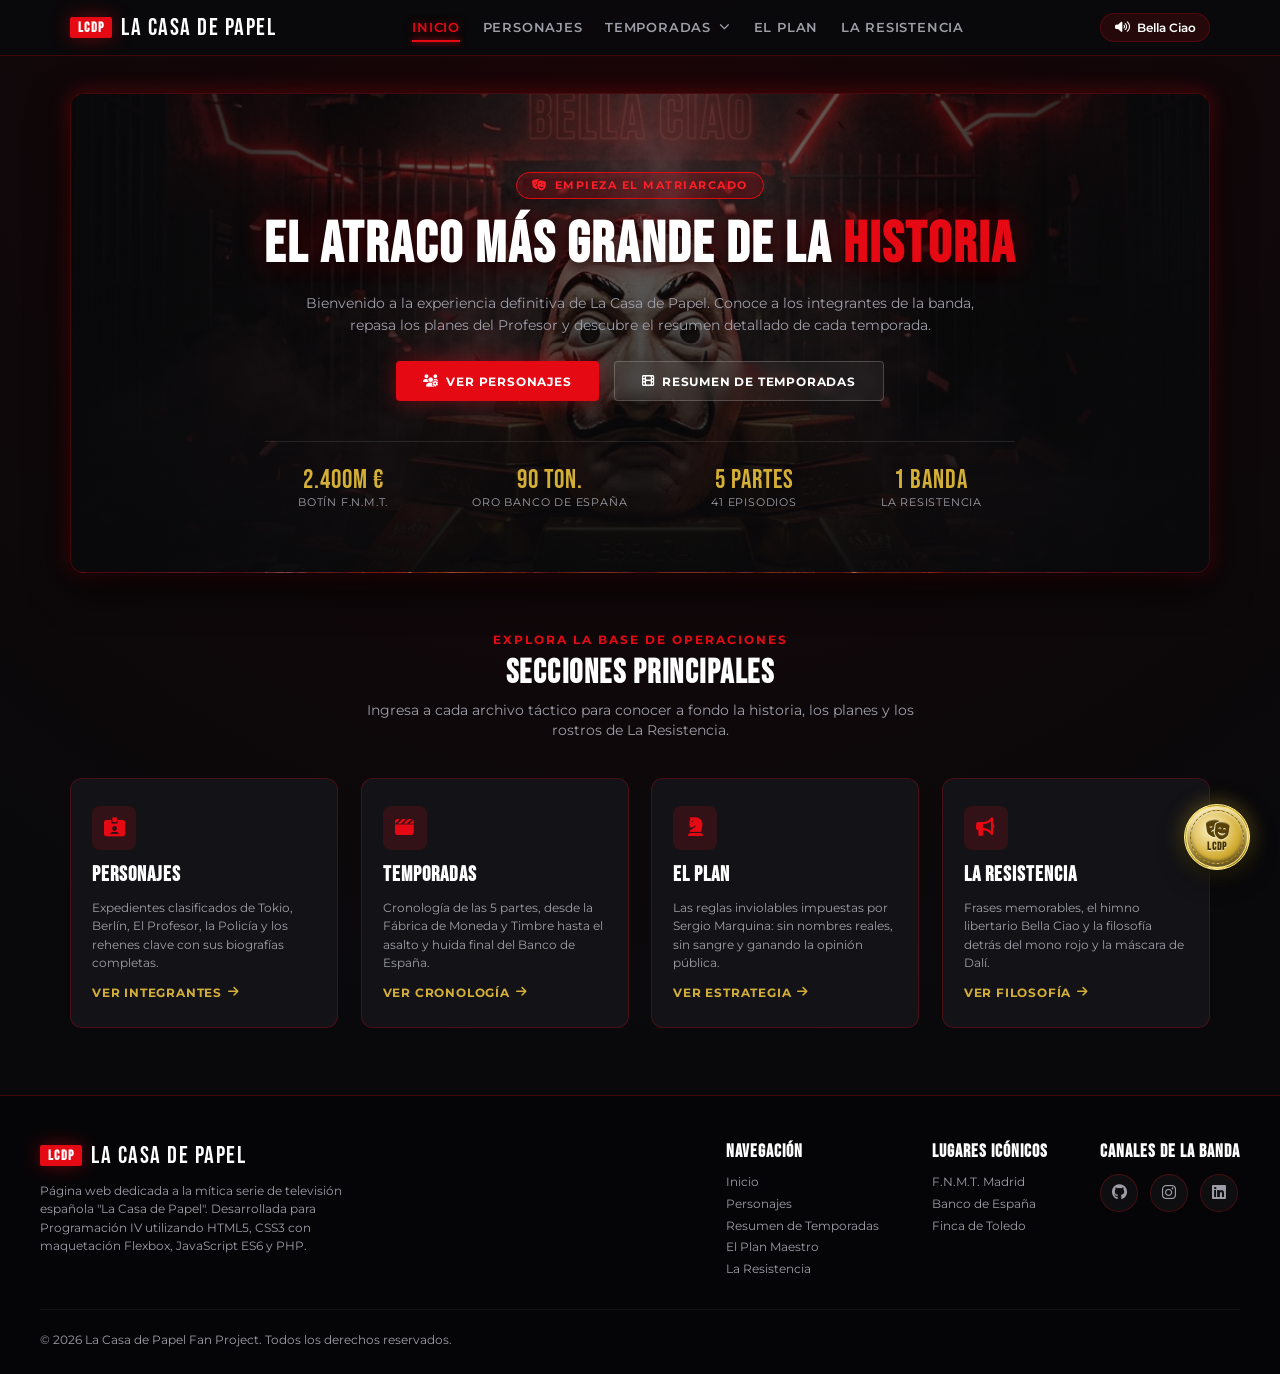
==== index.html @ 518ee79e "carga de archivos" ====
<!DOCTYPE html>
<html lang="es">

<head>
  <meta charset="UTF-8">
  <meta name="viewport" content="width=device-width, initial-scale=1.0">
  <title>La Casa de Papel | Sitio Oficial Fan Experience</title>
  <meta name="description"
    content="Explora el universo de La Casa de Papel (Money Heist). Descubre la biografía de los personajes de La Banda, el resumen de las 5 temporadas y los planes del Profesor.">

  <!-- FontAwesome Iconos -->
  <link rel="stylesheet" href="https://cdnjs.cloudflare.com/ajax/libs/font-awesome/6.4.0/css/all.min.css">

  <!-- Hojas de Estilo CSS -->
  <link rel="stylesheet" href="styles.css">
</head>

<body>

  <!-- ==========================================
       HEADER & MENÚ DE NAVEGACIÓN PRINCIPAL
       ========================================== -->
  <header class="site-header" id="header">
    <div class="header-container">

      <!-- Marca / Logo -->
      <a href="index.html" class="brand-logo">
        <span class="brand-badge">LCDP</span>
        <span>LA CASA DE PAPEL</span>
      </a>

      <!-- Menú Navegación Principal Flexbox -->
      <nav class="main-nav" id="mainNav">
        <ul class="nav-list" id="navList">
          <li class="nav-item">
            <a href="index.html" class="nav-link active">Inicio</a>
          </li>

          <li class="nav-item">
            <a href="personajes.html" class="nav-link">Personajes</a>
          </li>

          <li class="nav-item dropdown">
            <a href="temporadas.html" class="nav-link">
              Temporadas <i class="fa-solid fa-chevron-down" style="font-size: 0.7rem; margin-left: 3px;"></i>
            </a>
            <ul class="dropdown-menu">
              <li class="dropdown-item">
                <a href="temporadas.html?parte=1" class="dropdown-link">
                  <span>Parte 1: El Comienzo</span> <i class="fa-solid fa-vault"></i>
                </a>
              </li>
              <li class="dropdown-item">
                <a href="temporadas.html?parte=2" class="dropdown-link">
                  <span>Parte 2: El Escape</span> <i class="fa-solid fa-money-bill-wave"></i>
                </a>
              </li>
              <li class="dropdown-item">
                <a href="temporadas.html?parte=3" class="dropdown-link">
                  <span>Parte 3: El Banco de España</span> <i class="fa-solid fa-building-columns"></i>
                </a>
              </li>
              <li class="dropdown-item">
                <a href="temporadas.html?parte=4" class="dropdown-link">
                  <span>Parte 4: El Caos</span> <i class="fa-solid fa-bomb"></i>
                </a>
              </li>
              <li class="dropdown-item">
                <a href="temporadas.html?parte=5" class="dropdown-link">
                  <span>Parte 5: La Guerra</span> <i class="fa-solid fa-shield-halved"></i>
                </a>
              </li>
            </ul>
          </li>

          <li class="nav-item">
            <a href="plan.html" class="nav-link">El Plan</a>
          </li>

          <li class="nav-item">
            <a href="resistencia.html" class="nav-link">La Resistencia</a>
          </li>
        </ul>
      </nav>

      <!-- Botones de Acción / Himno Header -->
      <div class="header-actions">
        <button class="sound-btn" id="soundToggle" title="Activar Himno de la Resistencia">
          <i class="fa-solid fa-volume-high" id="soundIcon"></i>
          <span>Bella Ciao</span>
        </button>

        <!-- Botón Menú Hamburguesa Móvil -->
        <button class="hamburger-btn" id="hamburgerBtn" aria-label="Abrir Menú">
          <span></span>
          <span></span>
          <span></span>
        </button>
      </div>

    </div>
  </header>

  <!-- ==========================================
       CONTENEDOR PRINCIPAL MAIN (ANCHO CONTENIDO Y MÁRGENES)
       ========================================== -->
  <main>

    <!-- Hero Banner -->
    <section class="hero" id="hero">
      <div class="hero-overlay"></div>
      <div class="hero-content">
        <div class="hero-tag">
          <i class="fa-solid fa-masks-theater"></i>
          <span>Empieza el Matriarcado</span>
        </div>
        <h1 class="hero-title">
          EL ATRACO MÁS GRANDE DE LA <span>HISTORIA</span>
        </h1>
        <p class="hero-subtitle">
          Bienvenido a la experiencia definitiva de La Casa de Papel. Conoce a los integrantes de la banda, repasa los
          planes del Profesor y descubre el resumen detallado de cada temporada.
        </p>

        <div class="hero-actions">
          <a href="personajes.html" class="btn-primary">
            <i class="fa-solid fa-users-gear"></i> Ver Personajes
          </a>
          <a href="temporadas.html" class="btn-secondary">
            <i class="fa-solid fa-film"></i> Resumen de Temporadas
          </a>
        </div>

        <!-- Estadísticas Rápidas -->
        <div class="hero-stats">
          <div class="stat-item">
            <span class="stat-value">2.400M €</span>
            <span class="stat-label">Botín F.N.M.T.</span>
          </div>
          <div class="stat-item">
            <span class="stat-value">90 Ton.</span>
            <span class="stat-label">Oro Banco de España</span>
          </div>
          <div class="stat-item">
            <span class="stat-value">5 Partes</span>
            <span class="stat-label">41 Episodios</span>
          </div>
          <div class="stat-item">
            <span class="stat-value">1 Banda</span>
            <span class="stat-label">La Resistencia</span>
          </div>
        </div>
      </div>
    </section>

    <!-- Módulos de Acceso Directo (Navegación entre páginas) -->
    <section class="section">
      <div class="section-header">
        <span class="section-tag">Explora la Base de Operaciones</span>
        <h2 class="section-title">SECCIONES PRINCIPALES</h2>
        <p class="section-subtitle">
          Ingresa a cada archivo táctico para conocer a fondo la historia, los planes y los rostros de La Resistencia.
        </p>
      </div>

      <div class="preview-grid">
        <div class="preview-card">
          <div class="preview-icon">
            <i class="fa-solid fa-id-card-clip"></i>
          </div>
          <h3 class="preview-title">PERSONAJES</h3>
          <p class="preview-desc">
            Expedientes clasificados de Tokio, Berlín, El Profesor, la Policía y los rehenes clave con sus biografías
            completas.
          </p>
          <a href="personajes.html" class="preview-link">
            <span>Ver Integrantes</span> <i class="fa-solid fa-arrow-right"></i>
          </a>
        </div>

        <div class="preview-card">
          <div class="preview-icon">
            <i class="fa-solid fa-clapperboard"></i>
          </div>
          <h3 class="preview-title">TEMPORADAS</h3>
          <p class="preview-desc">
            Cronología de las 5 partes, desde la Fábrica de Moneda y Timbre hasta el asalto y huida final del Banco de
            España.
          </p>
          <a href="temporadas.html" class="preview-link">
            <span>Ver Cronología</span> <i class="fa-solid fa-arrow-right"></i>
          </a>
        </div>

        <div class="preview-card">
          <div class="preview-icon">
            <i class="fa-solid fa-chess-knight"></i>
          </div>
          <h3 class="preview-title">EL PLAN</h3>
          <p class="preview-desc">
            Las reglas inviolables impuestas por Sergio Marquina: sin nombres reales, sin sangre y ganando la opinión
            pública.
          </p>
          <a href="plan.html" class="preview-link">
            <span>Ver Estrategia</span> <i class="fa-solid fa-arrow-right"></i>
          </a>
        </div>

        <div class="preview-card">
          <div class="preview-icon">
            <i class="fa-solid fa-bullhorn"></i>
          </div>
          <h3 class="preview-title">LA RESISTENCIA</h3>
          <p class="preview-desc">
            Frases memorables, el himno libertario Bella Ciao y la filosofía detrás del mono rojo y la máscara de Dalí.
          </p>
          <a href="resistencia.html" class="preview-link">
            <span>Ver Filosofía</span> <i class="fa-solid fa-arrow-right"></i>
          </a>
        </div>
      </div>
    </section>

  </main>

  <!-- ==========================================================================
       BOTÓN FLOTANTE ESTILO MONEDA DE ORO (BANCO DE ESPAÑA / LCDP)
       ========================================================================== -->
  <button class="floating-coin-btn" id="openFeedbackBtn" title="Buzón de Devoluciones & Mejoras">
    <div class="coin-rim">
      <div class="coin-face">
        <i class="fa-solid fa-masks-theater coin-icon"></i>
        <span class="coin-text">LCDP</span>
      </div>
    </div>
    <span class="coin-tooltip">Contacto & Mejoras</span>
  </button>

  <!-- ==========================================================================
       MODAL DE CONTACTO & DEVOLUCIONES (PROCESADO POR PHP)
       ========================================================================== -->
  <div class="feedback-modal-overlay" id="feedbackModal">
    <div class="feedback-modal-card">
      <button class="modal-close-btn" id="feedbackModalClose" aria-label="Cerrar Formulario">
        <i class="fa-solid fa-xmark"></i>
      </button>

      <div class="feedback-header">
        <span class="feedback-serial-badge"><i class="fa-solid fa-fingerprint"></i> TRANSMISIÓN CIFRADA A LA
          GUARIDA</span>
        <h2 class="feedback-title">DEVOLUCIONES & MEJORAS</h2>
        <p class="feedback-subtitle">
          Envía sugerencias, reportes o mensajes para perfeccionar el plan táctico de la web.
        </p>
      </div>

      <!-- Estado de Respuesta Dinámica -->
      <div class="feedback-status" id="feedbackStatus"></div>

      <!-- Formulario con destino a contacto.php -->
      <form class="feedback-form" id="feedbackForm" action="contacto.php" method="POST">
        <div class="form-group">
          <label class="form-label" for="nombre">Alias o Nombre de Operación</label>
          <input type="text" id="nombre" name="nombre" class="form-input"
            placeholder="Ej: Río, Marsella, o tu nombre..." required>
        </div>

        <div class="form-group">
          <label class="form-label" for="email">Canal Seguro (Correo Electrónico)</label>
          <input type="email" id="email" name="email" class="form-input" placeholder="tu-correo@resistencia.com"
            required>
        </div>

        <div class="form-group">
          <label class="form-label" for="tipo">Tipo de Devolución</label>
          <select id="tipo" name="tipo" class="form-select">
            <option value="Propuesta de Mejora">Propuesta de Mejora Táctica</option>
            <option value="Reporte de Error">Reporte de Error o Bug</option>
            <option value="Sugerencia de Contenido">Sugerencia de Contenido</option>
            <option value="Mensaje para La Banda">Mensaje para La Banda</option>
          </select>
        </div>

        <div class="form-group">
          <label class="form-label" for="mensaje">Detalle de tu Mensaje</label>
          <textarea id="mensaje" name="mensaje" class="form-textarea" rows="4"
            placeholder="Escribe aquí tu devolución o mejora para la página..." required></textarea>
        </div>

        <button type="submit" class="btn-primary" id="submitFeedbackBtn"
          style="justify-content: center; width: 100%; margin-top: 0.5rem;">
          <i class="fa-solid fa-paper-plane"></i> Enviar al Profesor
        </button>
      </form>
    </div>
  </div>

  <!-- ==========================================
       FOOTER CON REDES SOCIALES (FA ICONS)
       ========================================== -->
  <footer class="site-footer">
    <div class="footer-container">
      <div class="footer-top">
        <div class="footer-brand">
          <div class="brand-logo">
            <span class="brand-badge">LCDP</span>
            <span>LA CASA DE PAPEL</span>
          </div>
          <p class="footer-desc">
            Página web dedicada a la mítica serie de televisión española "La Casa de Papel". Desarrollada para
            Programación IV utilizando HTML5, CSS3 con maquetación Flexbox, JavaScript ES6 y PHP.
          </p>
        </div>

        <div class="footer-links-group">
          <div class="footer-col">
            <h4 class="footer-col-title">Navegación</h4>
            <div class="footer-menu">
              <a href="index.html">Inicio</a>
              <a href="personajes.html">Personajes</a>
              <a href="temporadas.html">Resumen de Temporadas</a>
              <a href="plan.html">El Plan Maestro</a>
              <a href="resistencia.html">La Resistencia</a>
            </div>
          </div>

          <div class="footer-col">
            <h4 class="footer-col-title">Lugares Icónicos</h4>
            <div class="footer-menu">
              <a href="temporadas.html?parte=1">F.N.M.T. Madrid</a>
              <a href="temporadas.html?parte=3">Banco de España</a>
              <a href="plan.html">Finca de Toledo</a>
            </div>
          </div>

          <!-- Redes Sociales desde FontAwesome -->
          <div class="footer-col footer-social-section">
            <h4 class="footer-col-title">Canales de la Banda</h4>
            <div class="footer-social-links">
              <a href="https://github.com" target="_blank" rel="noopener noreferrer" class="social-btn"
                title="GitHub de La Resistencia">
                <i class="fa-brands fa-github"></i>
              </a>
              <a href="https://instagram.com" target="_blank" rel="noopener noreferrer" class="social-btn"
                title="Instagram Oficial">
                <i class="fa-brands fa-instagram"></i>
              </a>
              <a href="https://linkedin.com" target="_blank" rel="noopener noreferrer" class="social-btn"
                title="LinkedIn Profesional">
                <i class="fa-brands fa-linkedin"></i>
              </a>
            </div>
          </div>
        </div>
      </div>

      <div class="footer-bottom">
        <p>&copy; 2026 La Casa de Papel Fan Project. Todos los derechos reservados.</p>
      </div>
    </div>
  </footer>

  <!-- Script JavaScript Principal -->
  <script src="script.js"></script>
</body>

</html>
---- styles.css ----
/* ==========================================================================
   LA CASA DE PAPEL - ESTILOS PRINCIPALES (100% FLEXBOX LAYOUT)
   ========================================================================== */

@import url('https://fonts.googleapis.com/css2?family=Bebas+Neue&family=Montserrat:wght@300;400;500;600;700;900&family=Courier+Prime:wght@700&display=swap');

/* --- VARIABLES GLOBALES --- */
:root {
  --color-bg-dark: #09090b;
  --color-bg-card: #131317;
  --color-bg-card-hover: #1c1c24;
  --color-primary-red: #e50914;
  --color-red-glow: #ff1e27;
  --color-red-dark: #8b0000;
  --color-gold: #d4af37;
  --color-gold-light: #f7e07d;
  --color-text-main: #ffffff;
  --color-text-muted: #9e9ea8;
  --color-border: rgba(229, 9, 20, 0.25);
  --color-border-glow: rgba(229, 9, 20, 0.6);
  --font-title: 'Bebas Neue', sans-serif;
  --font-body: 'Montserrat', sans-serif;
  --font-serial: 'Courier Prime', monospace;
  --transition-fast: 0.25s ease;
  --transition-medium: 0.4s cubic-bezier(0.16, 1, 0.3, 1);
  --shadow-red: 0 0 20px rgba(229, 9, 20, 0.4);
}

/* --- RESET & GLOBAL --- */
* {
  margin: 0;
  padding: 0;
  box-sizing: border-box;
}

html {
  scroll-behavior: smooth;
  font-family: var(--font-body);
  background-color: var(--color-bg-dark);
  color: var(--color-text-main);
  overflow-x: hidden;
  font-size: 15px; /* Reducción general de base tipográfica */
}

body {
  display: flex;
  flex-direction: column;
  min-height: 100vh;
  background: radial-gradient(circle at 50% 0%, #1a0507 0%, var(--color-bg-dark) 70%);
}

a {
  color: inherit;
  text-decoration: none;
}

ul {
  list-style: none;
}

button {
  cursor: pointer;
  border: none;
  background: none;
  font-family: inherit;
}

/* --- CONTENEDOR PRINCIPAL MAIN (CON MÁRGENES Y ANCHO CONTENIDO) --- */
main {
  width: 100%;
  max-width: 1200px;
  margin: 0 auto;
  padding: 6.2rem 2rem 3rem; /* Espacio para el header fijo y márgenes laterales */
  flex: 1;
  display: flex;
  flex-direction: column;
  gap: 2.5rem;
}

/* --- ENCABEZADO Y NAVEGACIÓN (HEADER FLEX) --- */
.site-header {
  position: fixed;
  top: 0;
  left: 0;
  width: 100%;
  z-index: 1000;
  background: rgba(9, 9, 11, 0.92);
  backdrop-filter: blur(12px);
  -webkit-backdrop-filter: blur(12px);
  border-bottom: 1px solid var(--color-border);
  transition: var(--transition-fast);
}

.header-container {
  display: flex;
  justify-content: space-between;
  align-items: center;
  max-width: 1200px;
  margin: 0 auto;
  padding: 0.85rem 2rem;
}

/* Logo */
.brand-logo {
  display: flex;
  align-items: center;
  gap: 0.6rem;
  font-family: var(--font-title);
  font-size: 1.6rem;
  letter-spacing: 1.5px;
  color: var(--color-text-main);
  text-transform: uppercase;
}

.brand-badge {
  background-color: var(--color-primary-red);
  color: #fff;
  padding: 0.15rem 0.5rem;
  font-size: 0.95rem;
  font-weight: 900;
  border-radius: 2px;
  box-shadow: var(--shadow-red);
  animation: pulseBadge 3s infinite alternate;
}

@keyframes pulseBadge {
  0% { box-shadow: 0 0 5px rgba(229, 9, 20, 0.4); }
  100% { box-shadow: 0 0 16px rgba(229, 9, 20, 0.8); }
}

/* Nav Menu (Flex Navigation) */
.main-nav {
  display: flex;
  align-items: center;
}

.nav-list {
  display: flex;
  align-items: center;
  gap: 1.5rem;
}

.nav-item {
  position: relative;
}

.nav-link {
  display: flex;
  align-items: center;
  gap: 0.35rem;
  font-size: 0.85rem;
  font-weight: 600;
  letter-spacing: 0.8px;
  text-transform: uppercase;
  color: var(--color-text-muted);
  padding: 0.45rem 0;
  transition: var(--transition-fast);
}

.nav-link:hover,
.nav-link.active {
  color: var(--color-primary-red);
  text-shadow: 0 0 8px rgba(229, 9, 20, 0.5);
}

.nav-link::after {
  content: '';
  position: absolute;
  bottom: 0;
  left: 0;
  width: 0%;
  height: 2px;
  background-color: var(--color-primary-red);
  box-shadow: 0 0 6px var(--color-primary-red);
  transition: var(--transition-fast);
}

.nav-link:hover::after,
.nav-link.active::after {
  width: 100%;
}

/* Submenú desplegable en el Header */
.dropdown {
  position: relative;
}

.dropdown-menu {
  position: absolute;
  top: 100%;
  left: 50%;
  transform: translateX(-50%) translateY(12px);
  background-color: #121217;
  border: 1px solid var(--color-border);
  border-radius: 8px;
  padding: 0.6rem 0;
  min-width: 210px;
  box-shadow: 0 10px 30px rgba(0, 0, 0, 0.8), var(--shadow-red);
  opacity: 0;
  visibility: hidden;
  transition: var(--transition-medium);
  display: flex;
  flex-direction: column;
}

.dropdown:hover .dropdown-menu {
  opacity: 1;
  visibility: visible;
  transform: translateX(-50%) translateY(0);
}

.dropdown-item {
  width: 100%;
}

.dropdown-link {
  display: flex;
  align-items: center;
  justify-content: space-between;
  padding: 0.55rem 1.1rem;
  font-size: 0.82rem;
  color: var(--color-text-muted);
  transition: var(--transition-fast);
}

.dropdown-link:hover {
  background-color: rgba(229, 9, 20, 0.15);
  color: var(--color-text-main);
  padding-left: 1.3rem;
}

/* Header Utilities */
.header-actions {
  display: flex;
  align-items: center;
  gap: 0.85rem;
}

.sound-btn {
  display: flex;
  align-items: center;
  gap: 0.45rem;
  background: rgba(229, 9, 20, 0.12);
  border: 1px solid var(--color-border);
  color: var(--color-text-main);
  padding: 0.45rem 0.9rem;
  border-radius: 20px;
  font-size: 0.78rem;
  font-weight: 600;
  transition: var(--transition-fast);
}

.sound-btn:hover {
  background: var(--color-primary-red);
  box-shadow: var(--shadow-red);
}

.hamburger-btn {
  display: none;
  flex-direction: column;
  justify-content: space-between;
  width: 26px;
  height: 18px;
}

.hamburger-btn span {
  width: 100%;
  height: 2.5px;
  background-color: var(--color-text-main);
  border-radius: 2px;
  transition: var(--transition-fast);
}

/* --- BANNER DE PÁGINA / HERO HEADER (PÁGINAS HIJAS) --- */
.page-hero {
  position: relative;
  border-radius: 12px;
  padding: 2.8rem 2rem;
  background: linear-gradient(135deg, rgba(229, 9, 20, 0.18) 0%, rgba(19, 19, 23, 0.95) 70%);
  border: 1px solid var(--color-border);
  box-shadow: 0 10px 30px rgba(0, 0, 0, 0.5);
  display: flex;
  flex-direction: column;
  align-items: center;
  text-align: center;
  gap: 0.75rem;
  overflow: hidden;
}

.page-hero::before {
  content: 'LCDP';
  position: absolute;
  top: 50%;
  left: 50%;
  transform: translate(-50%, -50%);
  font-family: var(--font-title);
  font-size: 14rem;
  color: rgba(255, 255, 255, 0.02);
  pointer-events: none;
  user-select: none;
}

/* --- HERO SECTION (BANNER PRINCIPAL DE INDEX) --- */
.hero {
  position: relative;
  min-height: 480px;
  display: flex;
  align-items: center;
  justify-content: center;
  padding: 4rem 2rem 3rem;
  background: linear-gradient(180deg, rgba(9, 9, 11, 0.45) 0%, rgba(9, 9, 11, 0.95) 100%),
              url('img/hero.png') center/cover no-repeat;
  border-radius: 14px;
  border: 1px solid var(--color-border);
  box-shadow: 0 15px 40px rgba(0, 0, 0, 0.8), var(--shadow-red);
  overflow: hidden;
}

.hero-overlay {
  position: absolute;
  inset: 0;
  background: radial-gradient(circle at center, transparent 20%, rgba(9, 9, 11, 0.85) 90%);
  pointer-events: none;
}

.hero-content {
  position: relative;
  z-index: 2;
  max-width: 850px;
  display: flex;
  flex-direction: column;
  align-items: center;
  text-align: center;
  gap: 1.2rem;
}

.hero-tag {
  display: flex;
  align-items: center;
  gap: 0.45rem;
  background: rgba(229, 9, 20, 0.2);
  border: 1px solid var(--color-primary-red);
  color: var(--color-red-glow);
  padding: 0.35rem 1rem;
  border-radius: 50px;
  font-size: 0.75rem;
  font-weight: 700;
  letter-spacing: 1.5px;
  text-transform: uppercase;
}

.hero-title {
  font-family: var(--font-title);
  font-size: clamp(2.2rem, 5vw, 3.8rem);
  line-height: 1;
  letter-spacing: 2px;
  color: #fff;
  text-shadow: 0 4px 15px rgba(0, 0, 0, 0.9), 0 0 25px rgba(229, 9, 20, 0.45);
}

.hero-title span {
  color: var(--color-primary-red);
}

.hero-subtitle {
  font-size: 0.92rem;
  line-height: 1.6;
  color: var(--color-text-muted);
  max-width: 680px;
}

.hero-actions {
  display: flex;
  gap: 1rem;
  flex-wrap: wrap;
  justify-content: center;
  margin-top: 0.5rem;
}

/* Botones genéricos */
.btn-primary {
  display: flex;
  align-items: center;
  gap: 0.5rem;
  background: var(--color-primary-red);
  color: #fff;
  padding: 0.75rem 1.8rem;
  border-radius: 4px;
  font-weight: 700;
  letter-spacing: 0.8px;
  text-transform: uppercase;
  font-size: 0.82rem;
  box-shadow: var(--shadow-red);
  transition: var(--transition-fast);
}

.btn-primary:hover {
  background: var(--color-red-glow);
  transform: translateY(-2px);
  box-shadow: 0 6px 20px rgba(229, 9, 20, 0.7);
}

.btn-secondary {
  display: flex;
  align-items: center;
  gap: 0.5rem;
  background: rgba(255, 255, 255, 0.05);
  border: 1px solid rgba(255, 255, 255, 0.2);
  color: #fff;
  padding: 0.75rem 1.8rem;
  border-radius: 4px;
  font-weight: 700;
  letter-spacing: 0.8px;
  text-transform: uppercase;
  font-size: 0.82rem;
  backdrop-filter: blur(5px);
  transition: var(--transition-fast);
}

.btn-secondary:hover {
  background: rgba(255, 255, 255, 0.15);
  border-color: var(--color-primary-red);
  transform: translateY(-2px);
}

/* Statistics Bar in Hero */
.hero-stats {
  display: flex;
  justify-content: space-around;
  width: 100%;
  max-width: 750px;
  margin-top: 1.5rem;
  padding-top: 1.5rem;
  border-top: 1px solid rgba(255, 255, 255, 0.1);
  flex-wrap: wrap;
  gap: 1.2rem;
}

.stat-item {
  display: flex;
  flex-direction: column;
  align-items: center;
}

.stat-value {
  font-family: var(--font-title);
  font-size: 1.7rem;
  color: var(--color-gold);
  letter-spacing: 1px;
}

.stat-label {
  font-size: 0.72rem;
  text-transform: uppercase;
  color: var(--color-text-muted);
  letter-spacing: 0.8px;
}

/* --- SECCIONES GENERALES --- */
.section {
  padding: 1.5rem 0;
  width: 100%;
}

.section-header {
  display: flex;
  flex-direction: column;
  align-items: center;
  text-align: center;
  margin-bottom: 2.5rem;
  gap: 0.55rem;
}

.section-tag {
  color: var(--color-primary-red);
  font-size: 0.78rem;
  font-weight: 700;
  letter-spacing: 2px;
  text-transform: uppercase;
}

.section-title {
  font-family: var(--font-title);
  font-size: 2.2rem;
  letter-spacing: 1.5px;
  color: var(--color-text-main);
  line-height: 1.1;
}

.section-subtitle {
  color: var(--color-text-muted);
  font-size: 0.9rem;
  max-width: 580px;
  line-height: 1.5;
}

/* --- TARJETAS DE ACCESO RÁPIDO / PREVIEW GRID (EN INDEX) --- */
.preview-grid {
  display: flex;
  flex-wrap: wrap;
  gap: 1.5rem;
  justify-content: center;
  margin-top: 1rem;
}

.preview-card {
  flex: 1;
  min-width: 250px;
  max-width: 280px;
  background: var(--color-bg-card);
  border: 1px solid var(--color-border);
  border-radius: 12px;
  padding: 1.8rem 1.4rem;
  display: flex;
  flex-direction: column;
  align-items: flex-start;
  gap: 0.8rem;
  transition: var(--transition-medium);
  position: relative;
  overflow: hidden;
}

.preview-card::after {
  content: '';
  position: absolute;
  bottom: 0;
  left: 0;
  width: 100%;
  height: 3px;
  background: linear-gradient(90deg, transparent, var(--color-primary-red), transparent);
  transform: scaleX(0);
  transition: var(--transition-fast);
}

.preview-card:hover {
  transform: translateY(-6px);
  border-color: var(--color-primary-red);
  box-shadow: 0 10px 30px rgba(0, 0, 0, 0.8), var(--shadow-red);
}

.preview-card:hover::after {
  transform: scaleX(1);
}

.preview-icon {
  width: 44px;
  height: 44px;
  border-radius: 8px;
  background: rgba(229, 9, 20, 0.15);
  color: var(--color-primary-red);
  display: flex;
  align-items: center;
  justify-content: center;
  font-size: 1.25rem;
}

.preview-title {
  font-family: var(--font-title);
  font-size: 1.4rem;
  letter-spacing: 1px;
  color: #fff;
}

.preview-desc {
  font-size: 0.82rem;
  color: var(--color-text-muted);
  line-height: 1.5;
}

.preview-link {
  margin-top: auto;
  display: flex;
  align-items: center;
  gap: 0.4rem;
  color: var(--color-gold);
  font-size: 0.8rem;
  font-weight: 700;
  text-transform: uppercase;
  letter-spacing: 0.8px;
}

.preview-card:hover .preview-link i {
  transform: translateX(4px);
}

.preview-link i {
  transition: var(--transition-fast);
}

/* --- SECCIÓN PERSONAJES (FLEX GRID & FILTROS) --- */
.filter-container {
  display: flex;
  justify-content: center;
  gap: 0.8rem;
  margin-bottom: 2.5rem;
  flex-wrap: wrap;
}

.filter-btn {
  padding: 0.5rem 1.3rem;
  border-radius: 25px;
  background: var(--color-bg-card);
  border: 1px solid rgba(255, 255, 255, 0.1);
  color: var(--color-text-muted);
  font-weight: 600;
  font-size: 0.82rem;
  transition: var(--transition-fast);
}

.filter-btn:hover,
.filter-btn.active {
  background: var(--color-primary-red);
  color: #fff;
  border-color: var(--color-primary-red);
  box-shadow: var(--shadow-red);
}

/* ==========================================================================
   CARRUSEL DE PERSONAJES SOLAPADOS & ANIMACIÓN DE SALTO
   ========================================================================== */
.carousel-container {
  position: relative;
  width: 100%;
  display: flex;
  align-items: center;
  justify-content: center;
  margin: 1rem 0;
}

.character-carousel-viewport {
  width: 100%;
  overflow-x: auto;
  overflow-y: visible;
  scroll-behavior: smooth;
  padding: 3.5rem 1.5rem 2.5rem;
  scrollbar-width: thin;
  scrollbar-color: var(--color-primary-red) rgba(255, 255, 255, 0.05);
  -webkit-overflow-scrolling: touch;
}

.character-carousel-viewport::-webkit-scrollbar {
  height: 6px;
}

.character-carousel-viewport::-webkit-scrollbar-track {
  background: rgba(255, 255, 255, 0.04);
  border-radius: 10px;
}

.character-carousel-viewport::-webkit-scrollbar-thumb {
  background: var(--color-primary-red);
  border-radius: 10px;
  box-shadow: 0 0 8px var(--color-primary-red);
}

.character-carousel-track,
.character-grid {
  display: flex;
  align-items: center;
  justify-content: flex-start;
  padding: 0 2.5rem;
  min-width: max-content;
}

/* Tarjeta de Personaje Solapada */
.character-card {
  display: flex;
  flex-direction: column;
  width: 260px;
  flex-shrink: 0;
  background-color: var(--color-bg-card);
  border: 1px solid var(--color-border);
  border-radius: 12px;
  overflow: hidden;
  transition: transform 0.4s cubic-bezier(0.165, 0.84, 0.44, 1), box-shadow 0.4s ease, margin 0.4s ease, border-color 0.3s ease;
  position: relative;
  cursor: pointer;
  margin-left: -55px; /* Solapamiento de tarjetas */
  box-shadow: -10px 0 25px rgba(0, 0, 0, 0.85);
}

.character-card:first-child {
  margin-left: 0;
}

/* Efecto hover al posar sobre una tarjeta en la baraja solapada */
.character-card:hover {
  transform: translateY(-26px) scale(1.08) rotate(-1deg);
  z-index: 90 !important;
  margin-right: 35px;
  margin-left: -20px;
  border-color: var(--color-gold);
  box-shadow: 0 25px 50px rgba(0, 0, 0, 0.95), 0 0 25px rgba(229, 9, 20, 0.8);
}

.character-card:first-child:hover {
  margin-left: 0;
}

/* ANIMACIÓN DE SALTO AL SELECCIONAR "VER EXPEDIENTE COMPLETO" */
@keyframes cardJumpAndOpen {
  0% {
    transform: translateY(0) scale(1);
    box-shadow: 0 10px 20px rgba(0, 0, 0, 0.8);
  }
  35% {
    transform: translateY(-65px) scale(1.18) rotate(-3deg);
    border-color: #fff;
    box-shadow: 0 35px 70px rgba(229, 9, 20, 0.95), 0 0 35px rgba(212, 175, 55, 0.9);
  }
  70% {
    transform: translateY(-30px) scale(1.1) rotate(1.5deg);
    box-shadow: 0 25px 45px rgba(229, 9, 20, 0.8);
  }
  100% {
    transform: translateY(-15px) scale(1.05);
  }
}

.character-card.jumping {
  animation: cardJumpAndOpen 0.5s cubic-bezier(0.175, 0.885, 0.32, 1.275) forwards;
  z-index: 250 !important;
  border-color: var(--color-primary-red) !important;
}

/* Botones de Navegación del Carrusel */
.carousel-control-btn {
  position: absolute;
  top: 50%;
  transform: translateY(-50%);
  z-index: 100;
  width: 44px;
  height: 44px;
  border-radius: 50%;
  background: rgba(18, 18, 23, 0.92);
  border: 1px solid var(--color-primary-red);
  color: #fff;
  display: flex;
  align-items: center;
  justify-content: center;
  font-size: 1.1rem;
  box-shadow: 0 5px 20px rgba(0, 0, 0, 0.9), var(--shadow-red);
  transition: var(--transition-fast);
  backdrop-filter: blur(8px);
}

.carousel-control-btn.prev {
  left: -12px;
}

.carousel-control-btn.next {
  right: -12px;
}

.carousel-control-btn:hover {
  background: var(--color-primary-red);
  color: #fff;
  transform: translateY(-50%) scale(1.12);
  box-shadow: 0 8px 25px rgba(229, 9, 20, 0.8);
}

.carousel-hint {
  display: flex;
  align-items: center;
  justify-content: center;
  gap: 0.5rem;
  font-size: 0.75rem;
  color: var(--color-text-muted);
  text-transform: uppercase;
  letter-spacing: 1px;
  margin-top: 0.5rem;
}

.carousel-hint i {
  color: var(--color-gold);
  animation: hintSwipe 1.8s infinite ease-in-out;
}

@keyframes hintSwipe {
  0%, 100% { transform: translateX(-4px); }
  50% { transform: translateX(4px); }
}

.card-image-wrap {
  position: relative;
  width: 100%;
  height: 290px;
  background-color: #1a1a20;
  overflow: hidden;
  display: flex;
  align-items: center;
  justify-content: center;
}

.card-image {
  width: 100%;
  height: 100%;
  object-fit: cover;
  transition: transform 0.5s ease;
}

.card-image-placeholder {
  width: 100%;
  height: 100%;
  display: flex;
  flex-direction: column;
  align-items: center;
  justify-content: center;
  background: rgba(255, 255, 255, 0.02);
  border: 1px dashed rgba(229, 9, 20, 0.3);
  color: var(--color-text-muted);
  padding: 1.5rem;
  text-align: center;
}

.character-card:hover .card-image {
  transform: scale(1.06);
}

.card-badge {
  position: absolute;
  top: 0.8rem;
  right: 0.8rem;
  background: rgba(9, 9, 11, 0.88);
  border: 1px solid var(--color-primary-red);
  color: var(--color-red-glow);
  padding: 0.25rem 0.6rem;
  border-radius: 20px;
  font-size: 0.7rem;
  font-weight: 700;
  letter-spacing: 0.8px;
  text-transform: uppercase;
  backdrop-filter: blur(4px);
}

.card-content {
  display: flex;
  flex-direction: column;
  padding: 1.3rem;
  gap: 0.55rem;
  flex-grow: 1;
}

.character-codename {
  font-family: var(--font-title);
  font-size: 1.7rem;
  letter-spacing: 1px;
  color: var(--color-text-main);
  line-height: 1;
}

.character-realname {
  font-size: 0.8rem;
  color: var(--color-gold);
  font-weight: 600;
}

.character-desc {
  font-size: 0.78rem;
  color: var(--color-text-muted);
  line-height: 1.5;
  display: -webkit-box;
  -webkit-line-clamp: 3;
  -webkit-box-orient: vertical;
  overflow: hidden;
}

.card-action-btn {
  margin-top: auto;
  display: flex;
  align-items: center;
  justify-content: space-between;
  padding-top: 0.8rem;
  border-top: 1px solid rgba(255, 255, 255, 0.08);
  color: var(--color-primary-red);
  font-weight: 700;
  font-size: 0.78rem;
  letter-spacing: 0.8px;
  text-transform: uppercase;
}

.card-action-btn i {
  transition: transform var(--transition-fast);
}

.character-card:hover .card-action-btn i {
  transform: translateX(4px);
}

/* --- SECCIÓN RESUMEN DE TEMPORADAS (FLEX TABS & DISPLAY) --- */
.seasons-wrapper {
  display: flex;
  flex-direction: column;
  gap: 2rem;
  background: var(--color-bg-card);
  border: 1px solid var(--color-border);
  border-radius: 14px;
  padding: 2rem;
  box-shadow: 0 10px 35px rgba(0, 0, 0, 0.6);
}

.season-tabs {
  display: flex;
  justify-content: center;
  gap: 0.8rem;
  flex-wrap: wrap;
  border-bottom: 1px solid rgba(255, 255, 255, 0.1);
  padding-bottom: 1.2rem;
}

.season-tab-btn {
  display: flex;
  flex-direction: column;
  align-items: center;
  padding: 0.65rem 1.4rem;
  border-radius: 8px;
  background: rgba(255, 255, 255, 0.03);
  border: 1px solid transparent;
  color: var(--color-text-muted);
  transition: var(--transition-fast);
}

.season-tab-btn .part-title {
  font-family: var(--font-title);
  font-size: 1.3rem;
  letter-spacing: 1px;
}

.season-tab-btn .part-subtitle {
  font-size: 0.7rem;
  text-transform: uppercase;
}

.season-tab-btn:hover,
.season-tab-btn.active {
  background: rgba(229, 9, 20, 0.15);
  border-color: var(--color-primary-red);
  color: #fff;
  box-shadow: var(--shadow-red);
}

/* Detalle de Temporada */
.season-details {
  display: flex;
  gap: 2.5rem;
  align-items: center;
}

@media (max-width: 900px) {
  .season-details {
    flex-direction: column;
  }
}

.season-media {
  flex: 1;
  min-width: 260px;
  max-width: 380px;
  border-radius: 10px;
  overflow: hidden;
  border: 2px solid var(--color-border);
  box-shadow: var(--shadow-red);
}

.season-poster {
  width: 100%;
  height: 100%;
  object-fit: cover;
  display: block;
}

.season-info {
  flex: 2;
  display: flex;
  flex-direction: column;
  gap: 1rem;
}

.season-header-meta {
  display: flex;
  align-items: center;
  gap: 0.8rem;
}

.season-tag-badge {
  background: var(--color-gold);
  color: #000;
  font-weight: 800;
  padding: 0.2rem 0.65rem;
  border-radius: 4px;
  font-size: 0.75rem;
  text-transform: uppercase;
}

.season-title-text {
  font-family: var(--font-title);
  font-size: 2.1rem;
  color: #fff;
  line-height: 1.1;
}

.season-synopsis {
  font-size: 0.88rem;
  line-height: 1.6;
  color: var(--color-text-muted);
}

.season-stats-grid {
  display: flex;
  gap: 1.2rem;
  flex-wrap: wrap;
  background: rgba(0, 0, 0, 0.4);
  padding: 1rem;
  border-radius: 8px;
  border-left: 3px solid var(--color-primary-red);
}

.season-stat-box {
  display: flex;
  flex-direction: column;
  flex: 1;
  min-width: 120px;
}

.season-stat-box .box-label {
  font-size: 0.7rem;
  color: var(--color-text-muted);
  text-transform: uppercase;
}

.season-stat-box .box-value {
  font-size: 0.98rem;
  font-weight: 700;
  color: #fff;
  margin-top: 0.2rem;
}

/* --- SECCIÓN EL PLAN MAESTRO --- */
.plan-board {
  display: flex;
  flex-direction: column;
  gap: 1.5rem;
}

.plan-steps-container {
  display: flex;
  gap: 1.5rem;
  flex-wrap: wrap;
  justify-content: center;
}

.plan-step-card {
  flex: 1;
  min-width: 270px;
  max-width: 360px;
  background: var(--color-bg-card);
  border: 1px solid var(--color-border);
  border-radius: 12px;
  padding: 1.8rem 1.5rem;
  display: flex;
  flex-direction: column;
  gap: 0.8rem;
  position: relative;
  overflow: hidden;
  transition: var(--transition-medium);
}

.plan-step-card:hover {
  border-color: var(--color-gold);
  transform: translateY(-5px);
  box-shadow: 0 10px 25px rgba(212, 175, 55, 0.15);
}

.step-number {
  font-family: var(--font-title);
  font-size: 3.2rem;
  color: rgba(229, 9, 20, 0.2);
  position: absolute;
  top: 0.5rem;
  right: 1.2rem;
  line-height: 1;
}

.step-title {
  font-family: var(--font-title);
  font-size: 1.4rem;
  color: var(--color-gold);
  z-index: 1;
}

.step-desc {
  font-size: 0.82rem;
  color: var(--color-text-muted);
  line-height: 1.55;
  z-index: 1;
}

/* --- GENERADOR DE FRASES & LA RESISTENCIA --- */
.quote-box {
  background: linear-gradient(135deg, rgba(229, 9, 20, 0.15) 0%, rgba(9, 9, 11, 0.9) 100%);
  border: 1px solid var(--color-primary-red);
  border-radius: 14px;
  padding: 2.5rem 1.8rem;
  display: flex;
  flex-direction: column;
  align-items: center;
  text-align: center;
  gap: 1.2rem;
  box-shadow: var(--shadow-red);
}

.quote-text {
  font-size: 1.15rem;
  font-style: italic;
  font-weight: 500;
  max-width: 750px;
  color: #fff;
  line-height: 1.6;
}

.quote-author {
  font-family: var(--font-title);
  font-size: 1.4rem;
  color: var(--color-gold);
  letter-spacing: 1px;
}

/* --- MODAL DE DETALLES DE PERSONAJE --- */
.modal-overlay {
  position: fixed;
  inset: 0;
  background: rgba(0, 0, 0, 0.85);
  backdrop-filter: blur(8px);
  z-index: 2000;
  display: flex;
  align-items: center;
  justify-content: center;
  padding: 1.5rem;
  opacity: 0;
  visibility: hidden;
  transition: var(--transition-medium);
}

.modal-overlay.active {
  opacity: 1;
  visibility: visible;
}

.modal-card {
  background: var(--color-bg-card);
  border: 1px solid var(--color-primary-red);
  border-radius: 14px;
  max-width: 700px;
  width: 100%;
  display: flex;
  overflow: hidden;
  position: relative;
  box-shadow: 0 20px 50px rgba(0, 0, 0, 0.9), var(--shadow-red);
  transform: scale(0.92);
  transition: var(--transition-medium);
}

.modal-overlay.active .modal-card {
  transform: scale(1);
}

@media (max-width: 700px) {
  .modal-card {
    flex-direction: column;
    max-height: 88vh;
    overflow-y: auto;
  }
}

.modal-close-btn {
  position: absolute;
  top: 0.8rem;
  right: 0.8rem;
  background: rgba(0, 0, 0, 0.65);
  border: 1px solid rgba(255, 255, 255, 0.2);
  color: #fff;
  width: 32px;
  height: 32px;
  border-radius: 50%;
  display: flex;
  align-items: center;
  justify-content: center;
  font-size: 1rem;
  z-index: 10;
  transition: var(--transition-fast);
}

.modal-close-btn:hover {
  background: var(--color-primary-red);
  border-color: var(--color-primary-red);
}

.modal-media {
  flex: 1;
  min-width: 230px;
}

.modal-img {
  width: 100%;
  height: 100%;
  object-fit: cover;
  display: block;
}

.modal-body {
  flex: 1.5;
  padding: 2rem;
  display: flex;
  flex-direction: column;
  gap: 1rem;
}

.modal-header {
  display: flex;
  flex-direction: column;
  gap: 0.25rem;
}

.modal-codename {
  font-family: var(--font-title);
  font-size: 2.3rem;
  color: var(--color-primary-red);
  line-height: 1;
}

.modal-realname {
  font-size: 0.85rem;
  color: var(--color-gold);
  font-weight: 700;
}

.modal-role-badge {
  display: inline-block;
  background: rgba(229, 9, 20, 0.2);
  border: 1px solid var(--color-primary-red);
  color: #fff;
  padding: 0.2rem 0.55rem;
  border-radius: 4px;
  font-size: 0.7rem;
  text-transform: uppercase;
  font-weight: 700;
  align-self: flex-start;
}

.modal-bio {
  font-size: 0.82rem;
  line-height: 1.6;
  color: var(--color-text-muted);
}

.modal-quote-block {
  border-left: 3px solid var(--color-gold);
  padding-left: 0.8rem;
  font-style: italic;
  font-size: 0.82rem;
  color: #fff;
}

/* ==========================================================================
   BOTÓN FLOTANTE ESTILO MONEDA DE ORO (BANCO DE ESPAÑA / LCDP GOLD COIN)
   ========================================================================== */
.floating-coin-btn {
  position: fixed;
  bottom: 2rem;
  right: 2rem;
  z-index: 1500;
  display: flex;
  align-items: center;
  justify-content: center;
  width: 66px;
  height: 66px;
  border-radius: 50%;
  cursor: pointer;
  background: radial-gradient(circle at 35% 30%, #fffbe6 0%, #f5d77f 25%, #d4af37 55%, #927218 85%, #584107 100%);
  border: 3px double #fef08a;
  box-shadow: 
    0 8px 25px rgba(0, 0, 0, 0.9), 
    0 0 20px rgba(212, 175, 55, 0.55),
    inset 0 2px 4px rgba(255, 255, 255, 0.8), 
    inset 0 -3px 5px rgba(0, 0, 0, 0.6);
  user-select: none;
  animation: coinFloat 3.5s infinite ease-in-out;
  transition: all 0.35s cubic-bezier(0.175, 0.885, 0.32, 1.275);
}

@keyframes coinFloat {
  0%, 100% { transform: translateY(0) rotate(0deg); }
  50% { transform: translateY(-7px) rotate(4deg); }
}

.floating-coin-btn:hover {
  animation: none;
  transform: translateY(-8px) scale(1.12);
  box-shadow: 
    0 15px 35px rgba(0, 0, 0, 0.95), 
    0 0 30px rgba(212, 175, 55, 0.85),
    var(--shadow-red),
    inset 0 2px 5px #fff;
  border-color: #ffffff;
}

.coin-rim {
  width: 54px;
  height: 54px;
  border-radius: 50%;
  border: 1.5px dashed rgba(88, 65, 7, 0.65);
  display: flex;
  align-items: center;
  justify-content: center;
  background: radial-gradient(circle at 40% 35%, #fef3c7 0%, #d4af37 60%, #85610d 100%);
  box-shadow: inset 0 1px 3px rgba(255, 255, 255, 0.6), inset 0 -2px 3px rgba(0, 0, 0, 0.5);
  position: relative;
}

.coin-face {
  display: flex;
  flex-direction: column;
  align-items: center;
  justify-content: center;
  text-align: center;
  line-height: 1;
}

.coin-icon {
  font-size: 1.25rem;
  color: #584107;
  text-shadow: 0 1px 0 rgba(255, 255, 255, 0.6), 0 -1px 0 rgba(0, 0, 0, 0.4);
  transition: transform 0.4s ease, color 0.3s ease;
}

.floating-coin-btn:hover .coin-icon {
  transform: scale(1.15) rotate(-6deg);
  color: #e50914;
}

.coin-text {
  font-family: var(--font-title);
  font-size: 0.7rem;
  font-weight: 900;
  letter-spacing: 1px;
  color: #453303;
  margin-top: 2px;
  text-shadow: 0 1px 0 rgba(255, 255, 255, 0.6);
}

.coin-tooltip {
  position: absolute;
  right: 76px;
  white-space: nowrap;
  background: rgba(18, 18, 23, 0.95);
  border: 1px solid var(--color-gold);
  color: #fff;
  padding: 0.35rem 0.8rem;
  border-radius: 20px;
  font-size: 0.75rem;
  font-weight: 700;
  letter-spacing: 0.5px;
  box-shadow: 0 4px 15px rgba(0, 0, 0, 0.8), 0 0 10px rgba(212, 175, 55, 0.3);
  pointer-events: none;
  opacity: 0;
  transform: translateX(10px);
  transition: all 0.3s ease;
}

.floating-coin-btn:hover .coin-tooltip {
  opacity: 1;
  transform: translateX(0);
}

/* ==========================================================================
   MODAL DE CONTACTO Y DEVOLUCIONES ESTILO BILLETE / F.N.M.T.
   ========================================================================== */
.feedback-modal-overlay {
  position: fixed;
  inset: 0;
  background: rgba(0, 0, 0, 0.88);
  backdrop-filter: blur(8px);
  z-index: 2500;
  display: flex;
  align-items: center;
  justify-content: center;
  padding: 1.5rem;
  opacity: 0;
  visibility: hidden;
  transition: var(--transition-medium);
}

.feedback-modal-overlay.active {
  opacity: 1;
  visibility: visible;
}

.feedback-modal-card {
  background: #111411;
  background-image: 
    radial-gradient(ellipse at 50% 0%, rgba(229, 9, 20, 0.15) 0%, transparent 60%),
    repeating-linear-gradient(45deg, rgba(255, 255, 255, 0.015) 0px, rgba(255, 255, 255, 0.015) 2px, transparent 2px, transparent 8px);
  border: 2px solid #5a7d51;
  border-radius: 12px;
  max-width: 580px;
  width: 100%;
  padding: 2.2rem;
  position: relative;
  box-shadow: 0 20px 60px rgba(0, 0, 0, 0.95), 0 0 25px rgba(90, 125, 81, 0.3);
  transform: scale(0.92);
  transition: var(--transition-medium);
}

.feedback-modal-overlay.active .feedback-modal-card {
  transform: scale(1);
}

.feedback-modal-card::before {
  content: '';
  position: absolute;
  inset: 6px;
  border: 1px dashed rgba(212, 175, 55, 0.4);
  border-radius: 8px;
  pointer-events: none;
}

.feedback-header {
  text-align: center;
  margin-bottom: 1.5rem;
  position: relative;
  z-index: 2;
}

.feedback-serial-badge {
  font-family: var(--font-serial);
  font-size: 0.72rem;
  color: var(--color-primary-red);
  letter-spacing: 1.5px;
  background: rgba(229, 9, 20, 0.1);
  padding: 0.2rem 0.6rem;
  border-radius: 4px;
  border: 1px solid rgba(229, 9, 20, 0.3);
  display: inline-block;
  margin-bottom: 0.4rem;
}

.feedback-title {
  font-family: var(--font-title);
  font-size: 1.9rem;
  letter-spacing: 1px;
  color: #fff;
  line-height: 1.1;
}

.feedback-subtitle {
  font-size: 0.8rem;
  color: var(--color-text-muted);
  margin-top: 0.3rem;
}

.feedback-form {
  display: flex;
  flex-direction: column;
  gap: 1rem;
  position: relative;
  z-index: 2;
}

.form-group {
  display: flex;
  flex-direction: column;
  gap: 0.35rem;
}

.form-label {
  font-size: 0.75rem;
  font-weight: 700;
  text-transform: uppercase;
  letter-spacing: 0.8px;
  color: var(--color-gold);
}

.form-input,
.form-select,
.form-textarea {
  background: rgba(0, 0, 0, 0.6);
  border: 1px solid rgba(90, 125, 81, 0.6);
  border-radius: 6px;
  padding: 0.65rem 0.9rem;
  color: #fff;
  font-family: inherit;
  font-size: 0.85rem;
  transition: var(--transition-fast);
}

.form-input:focus,
.form-select:focus,
.form-textarea:focus {
  outline: none;
  border-color: var(--color-primary-red);
  box-shadow: 0 0 10px rgba(229, 9, 20, 0.5);
  background: rgba(0, 0, 0, 0.8);
}

.form-select option {
  background-color: #121217;
  color: #fff;
}

.form-textarea {
  resize: vertical;
  min-height: 80px;
}

.feedback-status {
  padding: 0.75rem;
  border-radius: 6px;
  font-size: 0.82rem;
  text-align: center;
  display: none;
}

.feedback-status.success {
  display: block;
  background: rgba(34, 197, 94, 0.15);
  border: 1px solid #22c55e;
  color: #4ade80;
}

.feedback-status.error {
  display: block;
  background: rgba(229, 9, 20, 0.15);
  border: 1px solid var(--color-primary-red);
  color: #ff858a;
}

/* --- FOOTER (PIE DE PÁGINA) --- */
.site-footer {
  background-color: #050507;
  border-top: 1px solid var(--color-border);
  padding: 3rem 2rem 1.8rem;
  margin-top: auto;
}

.footer-container {
  max-width: 1200px;
  margin: 0 auto;
  display: flex;
  flex-direction: column;
  gap: 2.2rem;
}

.footer-top {
  display: flex;
  justify-content: space-between;
  align-items: flex-start;
  flex-wrap: wrap;
  gap: 2rem;
}

.footer-brand {
  display: flex;
  flex-direction: column;
  gap: 0.8rem;
  max-width: 320px;
}

.footer-desc {
  font-size: 0.82rem;
  color: var(--color-text-muted);
  line-height: 1.5;
}

.footer-links-group {
  display: flex;
  gap: 3.5rem;
  flex-wrap: wrap;
}

.footer-col {
  display: flex;
  flex-direction: column;
  gap: 0.8rem;
}

.footer-col-title {
  font-family: var(--font-title);
  font-size: 1.2rem;
  color: #fff;
  letter-spacing: 1px;
}

.footer-menu {
  display: flex;
  flex-direction: column;
  gap: 0.45rem;
}

.footer-menu a {
  color: var(--color-text-muted);
  font-size: 0.82rem;
  transition: var(--transition-fast);
}

.footer-menu a:hover {
  color: var(--color-primary-red);
  padding-left: 3px;
}

/* Redes Sociales en el Footer (FA Icons) */
.footer-social-section {
  display: flex;
  flex-direction: column;
  gap: 0.8rem;
}

.footer-social-links {
  display: flex;
  align-items: center;
  gap: 0.8rem;
}

.social-btn {
  display: flex;
  align-items: center;
  justify-content: center;
  width: 38px;
  height: 38px;
  border-radius: 50%;
  background: rgba(255, 255, 255, 0.04);
  border: 1px solid var(--color-border);
  color: var(--color-text-muted);
  font-size: 1.05rem;
  transition: var(--transition-fast);
}

.social-btn:hover {
  background: var(--color-primary-red);
  color: #fff;
  border-color: var(--color-primary-red);
  box-shadow: 0 0 15px rgba(229, 9, 20, 0.6);
  transform: translateY(-3px);
}

.footer-bottom {
  display: flex;
  justify-content: space-between;
  align-items: center;
  padding-top: 1.5rem;
  border-top: 1px solid rgba(255, 255, 255, 0.05);
  flex-wrap: wrap;
  gap: 0.8rem;
  font-size: 0.78rem;
  color: var(--color-text-muted);
}

/* RESPONSIVE DESIGN */
@media (max-width: 992px) {
  .nav-list {
    display: none;
  }

  .nav-list.mobile-active {
    display: flex;
    flex-direction: column;
    position: absolute;
    top: 100%;
    left: 0;
    width: 100%;
    background-color: rgba(18, 18, 23, 0.98);
    padding: 1.8rem;
    border-bottom: 1px solid var(--color-border);
    backdrop-filter: blur(15px);
  }

  .hamburger-btn {
    display: flex;
  }

  .floating-coin-btn {
    bottom: 1.2rem;
    right: 1.2rem;
    width: 58px;
    height: 58px;
  }
  .coin-rim {
    width: 48px;
    height: 48px;
  }
  .coin-icon {
    font-size: 1.1rem;
  }
  .coin-text {
    font-size: 0.65rem;
  }
  .coin-tooltip {
    display: none;
  }
}

@media (max-width: 600px) {
  main {
    padding: 5.5rem 1rem 2rem;
  }

  .hero {
    padding: 3rem 1rem 2rem;
  }

  .footer-links-group {
    gap: 2rem;
  }
}
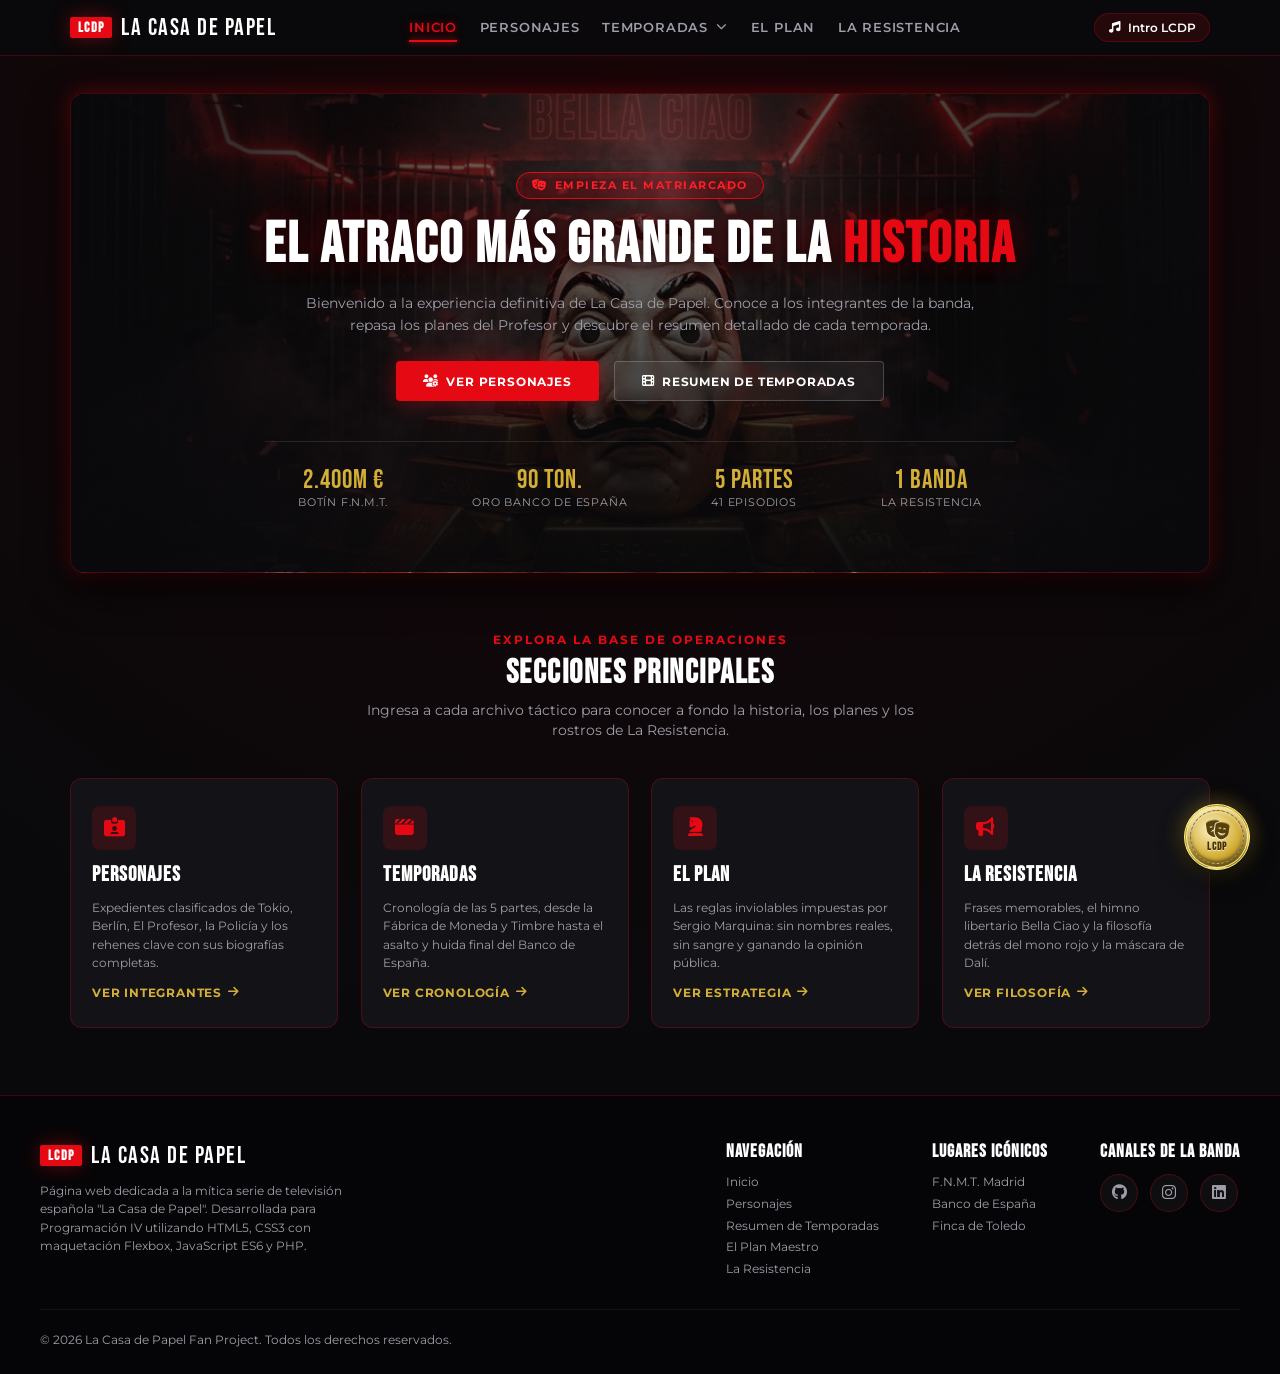
==== commit 59aa93c2: "Modificacion de la cancion de fondo" ====
--- a/index.html
+++ b/index.html
@@ -85,9 +85,9 @@
 
       <!-- Botones de Acción / Himno Header -->
       <div class="header-actions">
-        <button class="sound-btn" id="soundToggle" title="Activar Himno de la Resistencia">
-          <i class="fa-solid fa-volume-high" id="soundIcon"></i>
-          <span>Bella Ciao</span>
+        <button class="sound-btn" id="soundToggle" title="Reproducir Intro (La Casa de Papel)">
+          <i class="fa-solid fa-music" id="soundIcon"></i>
+          <span>Intro LCDP</span>
         </button>
 
         <!-- Botón Menú Hamburguesa Móvil -->
--- a/styles.css
+++ b/styles.css
@@ -1711,3 +1711,334 @@
     gap: 2rem;
   }
 }
+
+/* ==========================================================================
+   ANIMACIÓN DE BÓVEDA BANCARIA (TRANSICIÓN ENTRE PÁGINAS DEL MENÚ)
+   Fiel a la cámara acorazada de acero cepillado con bisagra monolítica izquierda
+   ========================================================================== */
+
+/* Contenedor fijo a pantalla completa */
+.vault-transition-overlay {
+  position: fixed;
+  inset: 0;
+  width: 100vw;
+  height: 100vh;
+  z-index: 999999;
+  overflow: hidden;
+  display: none;
+  opacity: 0;
+  pointer-events: none;
+  transition: opacity 0.25s ease;
+  background: #0f1113;
+}
+
+.vault-transition-overlay.is-active {
+  display: flex;
+  align-items: center;
+  justify-content: center;
+  opacity: 1;
+  pointer-events: all;
+}
+
+/* Techo iluminado de cámara acorazada con paneles de luz */
+.vault-ceiling {
+  position: absolute;
+  top: 0;
+  left: 0;
+  width: 100%;
+  height: 16vh;
+  min-height: 80px;
+  max-height: 120px;
+  background: #151719;
+  border-bottom: 3px solid #282d33;
+  z-index: 10;
+  display: flex;
+  align-items: center;
+  justify-content: center;
+  padding: 0 4vw;
+  box-shadow: 0 15px 40px rgba(0, 0, 0, 0.7);
+  transition: transform 0.75s cubic-bezier(0.4, 0, 0.2, 1);
+}
+
+.vault-ceiling-grid {
+  display: grid;
+  grid-template-columns: repeat(6, 1fr);
+  gap: 12px;
+  width: 100%;
+  max-width: 1100px;
+  height: 60%;
+}
+
+.ceiling-panel {
+  background: linear-gradient(180deg, #ffffff 0%, #edf2f7 50%, #cbd5e1 100%);
+  border: 2px solid #2d343b;
+  border-radius: 2px;
+  box-shadow: 0 0 25px rgba(255, 255, 255, 0.4), inset 0 0 10px rgba(255, 255, 255, 0.8);
+}
+
+/* Suelo de granito / hormigón pulido con reflejo metálico */
+.vault-floor {
+  position: absolute;
+  bottom: 0;
+  left: 0;
+  width: 100%;
+  height: 18vh;
+  min-height: 90px;
+  max-height: 130px;
+  background: linear-gradient(180deg, #2d333a 0%, #17191c 100%);
+  border-top: 3px solid #4a545e;
+  z-index: 10;
+  display: flex;
+  align-items: center;
+  justify-content: center;
+  box-shadow: 0 -15px 40px rgba(0, 0, 0, 0.8);
+  transition: transform 0.75s cubic-bezier(0.4, 0, 0.2, 1);
+  overflow: hidden;
+}
+
+.vault-floor::before {
+  content: '';
+  position: absolute;
+  top: 0;
+  left: 15%;
+  right: 15%;
+  bottom: 0;
+  background: radial-gradient(ellipse at top, rgba(210, 225, 240, 0.18) 0%, transparent 75%);
+  pointer-events: none;
+}
+
+.floor-joints {
+  position: absolute;
+  inset: 0;
+  display: flex;
+  justify-content: space-around;
+  pointer-events: none;
+}
+
+.floor-joint-line {
+  width: 1px;
+  height: 100%;
+  background: rgba(0, 0, 0, 0.5);
+  box-shadow: 1px 0 0 rgba(255, 255, 255, 0.05);
+}
+
+/* Paredes laterales de placas de acero cepillado que se abren a los márgenes */
+.vault-wall-left,
+.vault-wall-right {
+  position: absolute;
+  top: 0;
+  bottom: 0;
+  width: 50vw;
+  z-index: 8;
+  background: linear-gradient(90deg, 
+    #4a525b 0%, 
+    #6f7a86 20%, 
+    #58626d 45%, 
+    #818d9a 70%, 
+    #4b535b 100%
+  );
+  box-shadow: inset 0 0 80px rgba(0, 0, 0, 0.65);
+  transition: transform 0.75s cubic-bezier(0.4, 0, 0.2, 1);
+  overflow: hidden;
+}
+
+.vault-wall-left {
+  left: 0;
+  border-right: 1px solid #16181b;
+}
+
+.vault-wall-right {
+  right: 0;
+  border-left: 1px solid #16181b;
+}
+
+/* Placas de acero con ranuras y remaches industriales */
+.steel-seam-h {
+  position: absolute;
+  left: 0;
+  right: 0;
+  height: 2px;
+  background: #1c2024;
+  box-shadow: 0 1px 0 rgba(255, 255, 255, 0.15);
+}
+
+.steel-seam-v {
+  position: absolute;
+  top: 0;
+  bottom: 0;
+  width: 2px;
+  background: #1c2024;
+  box-shadow: 1px 0 0 rgba(255, 255, 255, 0.15);
+}
+
+.rivets-row {
+  position: absolute;
+  display: flex;
+  gap: 20px;
+}
+
+.rivets-col {
+  position: absolute;
+  display: flex;
+  flex-direction: column;
+  gap: 20px;
+}
+
+.rivet-dot {
+  width: 9px;
+  height: 9px;
+  border-radius: 50%;
+  background: radial-gradient(circle at 35% 35%, #ffffff 0%, #87929e 50%, #1e2226 100%);
+  box-shadow: 1px 1px 2px rgba(0, 0, 0, 0.75);
+}
+
+/* Escenario 3D Central */
+.vault-stage-3d {
+  position: absolute;
+  inset: 0;
+  display: flex;
+  align-items: center;
+  justify-content: center;
+  z-index: 12;
+  perspective: 1600px;
+  perspective-origin: center center;
+  pointer-events: none;
+}
+
+/* Fondo interior que se revela al abrirse la puerta */
+.vault-portal-interior {
+  position: absolute;
+  width: min(84vmin, 680px);
+  height: min(84vmin, 680px);
+  border-radius: 50%;
+  background: radial-gradient(circle, #e28743 0%, #751a1a 30%, #1c0808 60%, #080303 90%);
+  box-shadow: inset 0 0 90px #000, 0 0 120px rgba(226, 75, 43, 0.45);
+  z-index: 7;
+  opacity: 0;
+  transform: scale(0.92);
+  transition: opacity 0.5s ease 0.3s, transform 0.8s ease 0.2s;
+}
+
+.is-opening .vault-portal-interior {
+  opacity: 1;
+  transform: scale(1);
+}
+
+/* Contenedor del ensamblaje de la puerta */
+.vault-door-assembly {
+  width: min(92vmin, 780px);
+  height: min(92vmin, 780px);
+  position: relative;
+  transform-style: preserve-3d;
+  transition: transform 0.75s cubic-bezier(0.4, 0, 0.2, 1);
+}
+
+/* Elemento SVG de alta fidelidad */
+.vault-svg {
+  width: 100%;
+  height: 100%;
+  filter: drop-shadow(0 20px 45px rgba(0, 0, 0, 0.85));
+  overflow: visible;
+}
+
+/* Grupo oscilante en 3D sobre la bisagra izquierda */
+.vault-door-swing {
+  transform-origin: 23.5% 50%;
+  transform-style: preserve-3d;
+  transition: transform 0.85s cubic-bezier(0.2, 0.85, 0.35, 1), filter 0.85s ease;
+}
+
+/* Estado de apertura 3D hacia el espectador y la izquierda */
+.is-opening .vault-door-swing {
+  transform: rotateY(74deg) translateZ(40px);
+  filter: drop-shadow(-45px 20px 55px rgba(0, 0, 0, 0.95));
+}
+
+/* Animaciones mecánicas de desbloqueo */
+@keyframes vaultWheelTurn {
+  0% { transform: rotate(0deg); }
+  10% { transform: rotate(-20deg); }
+  60% { transform: rotate(400deg); }
+  85% { transform: rotate(350deg); }
+  100% { transform: rotate(360deg); }
+}
+
+@keyframes vaultDialTurn {
+  0% { transform: rotate(0deg); }
+  100% { transform: rotate(-360deg); }
+}
+
+@keyframes vaultPistonTopRetract {
+  0% { transform: translateY(0); }
+  100% { transform: translateY(32px); }
+}
+
+@keyframes vaultPistonBottomRetract {
+  0% { transform: translateY(0); }
+  100% { transform: translateY(-32px); }
+}
+
+@keyframes vaultDiagTopRetract {
+  0% { transform: translate(0, 0); }
+  100% { transform: translate(-20px, 20px); }
+}
+
+@keyframes vaultDiagBottomRetract {
+  0% { transform: translate(0, 0); }
+  100% { transform: translate(-20px, -20px); }
+}
+
+.is-unlocking #vaultCenterWheel {
+  animation: vaultWheelTurn 0.65s cubic-bezier(0.3, 0.05, 0.25, 1) forwards;
+}
+
+.is-unlocking #vaultDialKnob {
+  animation: vaultDialTurn 0.65s cubic-bezier(0.25, 1, 0.5, 1) forwards;
+}
+
+.is-unlocking #vTopPiston {
+  animation: vaultPistonTopRetract 0.5s ease 0.12s forwards;
+}
+
+.is-unlocking #vBottomPiston {
+  animation: vaultPistonBottomRetract 0.5s ease 0.12s forwards;
+}
+
+.is-unlocking .vault-bolt-diag-top {
+  animation: vaultDiagTopRetract 0.5s ease 0.12s forwards;
+}
+
+.is-unlocking .vault-bolt-diag-bottom {
+  animation: vaultDiagBottomRetract 0.5s ease 0.12s forwards;
+}
+
+/* Desplazamiento hacia los márgenes laterales (Apertura al usuario) */
+.is-parting .vault-wall-left,
+.is-parting .vault-door-assembly {
+  transform: translateX(-110%);
+}
+
+.is-parting .vault-wall-right {
+  transform: translateX(110%);
+}
+
+.is-parting .vault-ceiling {
+  transform: translateY(-110%);
+}
+
+.is-parting .vault-floor {
+  transform: translateY(110%);
+}
+
+.is-parting .vault-portal-interior {
+  opacity: 0;
+  transform: scale(1.6);
+  transition: opacity 0.5s ease, transform 0.75s ease;
+}
+
+/* Desvanecimiento final suave */
+.is-cleared {
+  opacity: 0 !important;
+  transition: opacity 0.25s ease !important;
+}
+
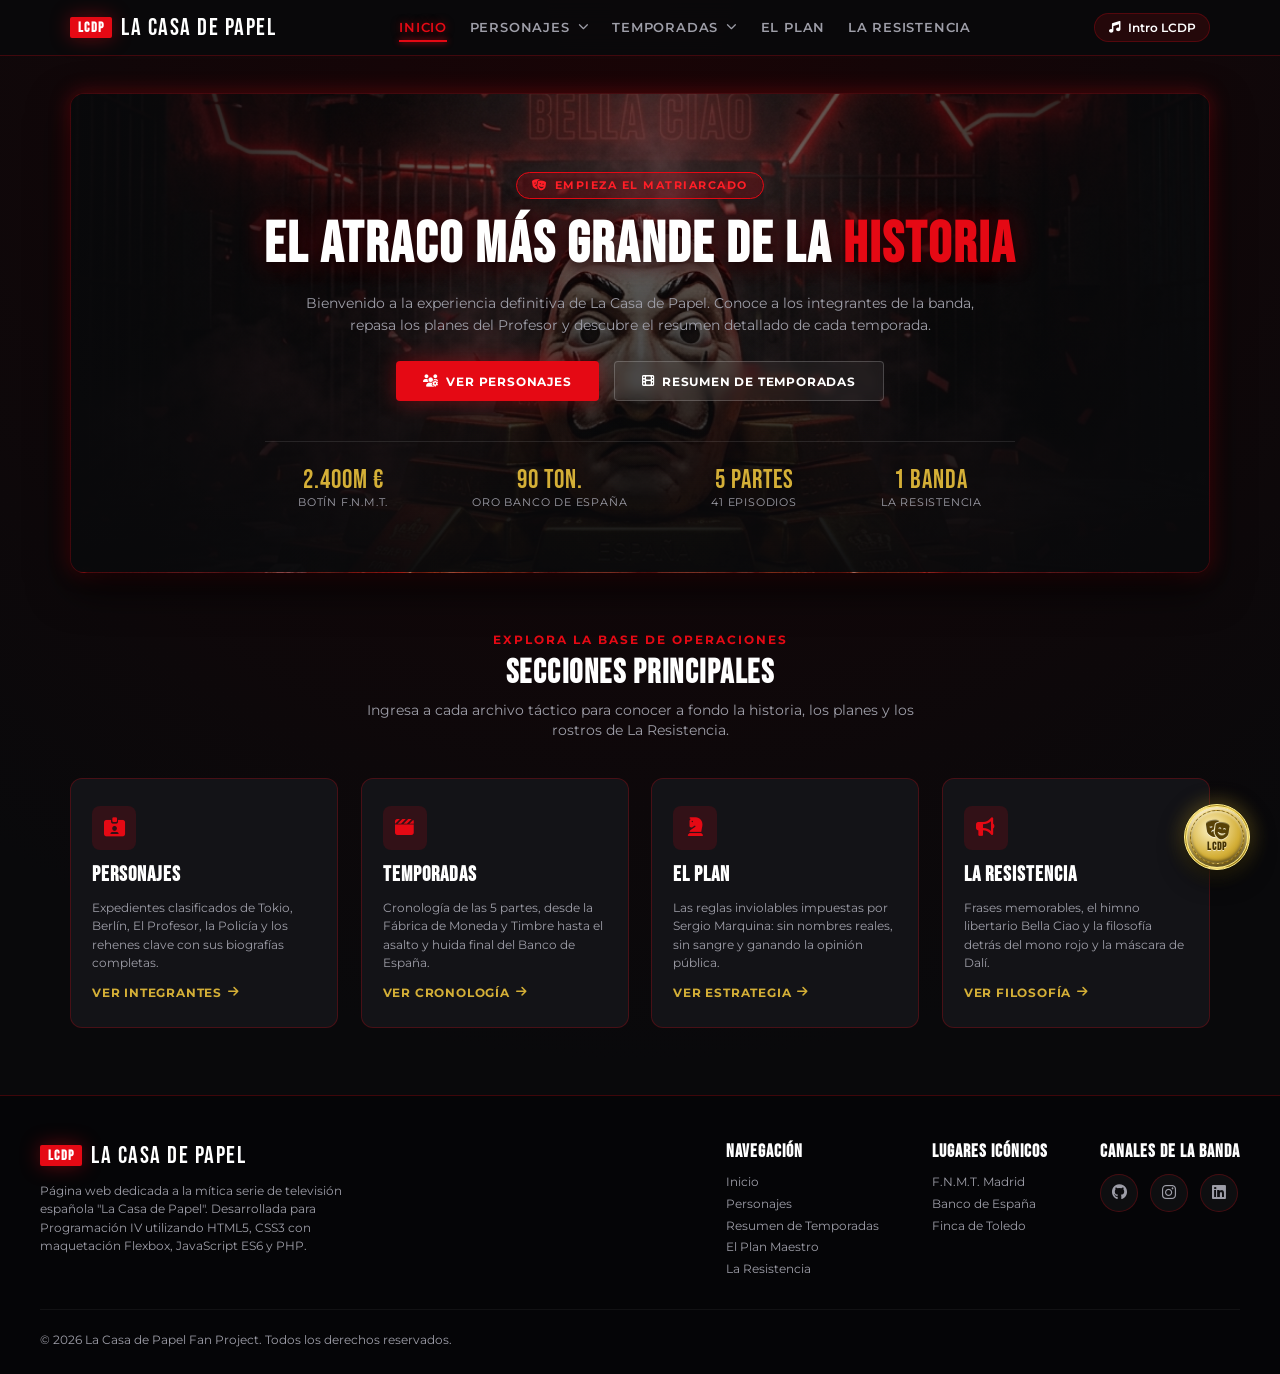
==== commit 28bd2f35: "feat: agregar submenú desplegable en Personajes con opciones de filtro (La Banda, Policia y Ley, etc" ====
--- a/index.html
+++ b/index.html
@@ -36,8 +36,32 @@
             <a href="index.html" class="nav-link active">Inicio</a>
           </li>
 
-          <li class="nav-item">
-            <a href="personajes.html" class="nav-link">Personajes</a>
+          <li class="nav-item dropdown">
+            <a href="personajes.html" class="nav-link">
+              Personajes <i class="fa-solid fa-chevron-down" style="font-size: 0.7rem; margin-left: 3px;"></i>
+            </a>
+            <ul class="dropdown-menu">
+              <li class="dropdown-item">
+                <a href="personajes.html?filtro=all" class="dropdown-link">
+                  <span>Todos</span> <i class="fa-solid fa-users"></i>
+                </a>
+              </li>
+              <li class="dropdown-item">
+                <a href="personajes.html?filtro=banda" class="dropdown-link">
+                  <span>La Banda</span> <i class="fa-solid fa-mask"></i>
+                </a>
+              </li>
+              <li class="dropdown-item">
+                <a href="personajes.html?filtro=ley" class="dropdown-link">
+                  <span>Policía y Ley</span> <i class="fa-solid fa-shield-halved"></i>
+                </a>
+              </li>
+              <li class="dropdown-item">
+                <a href="personajes.html?filtro=rehenes" class="dropdown-link">
+                  <span>Rehenes Clave</span> <i class="fa-solid fa-handcuffs"></i>
+                </a>
+              </li>
+            </ul>
           </li>
 
           <li class="nav-item dropdown">
--- a/styles.css
+++ b/styles.css
@@ -2,7 +2,7 @@
    LA CASA DE PAPEL - ESTILOS PRINCIPALES (100% FLEXBOX LAYOUT)
    ========================================================================== */
 
-@import url('https://fonts.googleapis.com/css2?family=Bebas+Neue&family=Montserrat:wght@300;400;500;600;700;900&family=Courier+Prime:wght@700&display=swap');
+@import url('https://fonts.googleapis.com/css2?family=Bebas+Neue&family=Montserrat:wght@300;400;500;600;700;900&family=Courier+Prime:ital,wght@0,400;0,700;1,400&family=Caveat:wght@600;700&family=Special+Elite&display=swap');
 
 /* --- VARIABLES GLOBALES --- */
 :root {
@@ -21,6 +21,8 @@
   --font-title: 'Bebas Neue', sans-serif;
   --font-body: 'Montserrat', sans-serif;
   --font-serial: 'Courier Prime', monospace;
+  --font-typewriter: 'Special Elite', 'Courier Prime', monospace;
+  --font-handwriting: 'Caveat', cursive;
   --transition-fast: 0.25s ease;
   --transition-medium: 0.4s cubic-bezier(0.16, 1, 0.3, 1);
   --shadow-red: 0 0 20px rgba(229, 9, 20, 0.4);
@@ -39,7 +41,8 @@
   background-color: var(--color-bg-dark);
   color: var(--color-text-main);
   overflow-x: hidden;
-  font-size: 15px; /* Reducción general de base tipográfica */
+  font-size: 15px;
+  /* Reducción general de base tipográfica */
 }
 
 body {
@@ -70,7 +73,8 @@
   width: 100%;
   max-width: 1200px;
   margin: 0 auto;
-  padding: 6.2rem 2rem 3rem; /* Espacio para el header fijo y márgenes laterales */
+  padding: 6.2rem 2rem 3rem;
+  /* Espacio para el header fijo y márgenes laterales */
   flex: 1;
   display: flex;
   flex-direction: column;
@@ -124,8 +128,13 @@
 }
 
 @keyframes pulseBadge {
-  0% { box-shadow: 0 0 5px rgba(229, 9, 20, 0.4); }
-  100% { box-shadow: 0 0 16px rgba(229, 9, 20, 0.8); }
+  0% {
+    box-shadow: 0 0 5px rgba(229, 9, 20, 0.4);
+  }
+
+  100% {
+    box-shadow: 0 0 16px rgba(229, 9, 20, 0.8);
+  }
 }
 
 /* Nav Menu (Flex Navigation) */
@@ -183,6 +192,14 @@
 /* Submenú desplegable en el Header */
 .dropdown {
   position: relative;
+}
+
+.dropdown .nav-link i.fa-chevron-down {
+  transition: transform var(--transition-fast);
+}
+
+.dropdown:hover .nav-link i.fa-chevron-down {
+  transform: rotate(180deg);
 }
 
 .dropdown-menu {
@@ -203,6 +220,16 @@
   flex-direction: column;
 }
 
+/* Puente invisible para evitar que el hover se pierda entre el nav-link y el menú */
+.dropdown-menu::before {
+  content: '';
+  position: absolute;
+  top: -12px;
+  left: 0;
+  right: 0;
+  height: 12px;
+}
+
 .dropdown:hover .dropdown-menu {
   opacity: 1;
   visibility: visible;
@@ -309,7 +336,7 @@
   justify-content: center;
   padding: 4rem 2rem 3rem;
   background: linear-gradient(180deg, rgba(9, 9, 11, 0.45) 0%, rgba(9, 9, 11, 0.95) 100%),
-              url('img/hero.png') center/cover no-repeat;
+    url('img/hero.png') center/cover no-repeat;
   border-radius: 14px;
   border: 1px solid var(--color-border);
   box-shadow: 0 15px 40px rgba(0, 0, 0, 0.8), var(--shadow-red);
@@ -592,7 +619,7 @@
   display: flex;
   justify-content: center;
   gap: 0.8rem;
-  margin-bottom: 2.5rem;
+  margin-bottom: 1.2rem;
   flex-wrap: wrap;
 }
 
@@ -624,33 +651,21 @@
   display: flex;
   align-items: center;
   justify-content: center;
-  margin: 1rem 0;
+  margin: 0.8rem 0;
 }
 
 .character-carousel-viewport {
   width: 100%;
-  overflow-x: auto;
+  overflow-x: hidden;
   overflow-y: visible;
   scroll-behavior: smooth;
-  padding: 3.5rem 1.5rem 2.5rem;
-  scrollbar-width: thin;
-  scrollbar-color: var(--color-primary-red) rgba(255, 255, 255, 0.05);
-  -webkit-overflow-scrolling: touch;
+  padding: 1.8rem 1rem 1.2rem;
+  scrollbar-width: none;
+  -webkit-overflow-scrolling: auto;
 }
 
 .character-carousel-viewport::-webkit-scrollbar {
-  height: 6px;
-}
-
-.character-carousel-viewport::-webkit-scrollbar-track {
-  background: rgba(255, 255, 255, 0.04);
-  border-radius: 10px;
-}
-
-.character-carousel-viewport::-webkit-scrollbar-thumb {
-  background: var(--color-primary-red);
-  border-radius: 10px;
-  box-shadow: 0 0 8px var(--color-primary-red);
+  display: none;
 }
 
 .character-carousel-track,
@@ -658,25 +673,34 @@
   display: flex;
   align-items: center;
   justify-content: flex-start;
-  padding: 0 2.5rem;
+  padding: 0 1.5rem;
   min-width: max-content;
+}
+
+/* Centrado cuando se filtran categorías con pocos personajes (Policía y Ley, Rehenes clave) */
+.character-grid.is-centered {
+  justify-content: center;
+  justify-content: safe center;
+  min-width: 100%;
+  width: 100%;
 }
 
 /* Tarjeta de Personaje Solapada */
 .character-card {
   display: flex;
   flex-direction: column;
-  width: 260px;
+  width: 205px;
   flex-shrink: 0;
   background-color: var(--color-bg-card);
   border: 1px solid var(--color-border);
-  border-radius: 12px;
+  border-radius: 10px;
   overflow: hidden;
   transition: transform 0.4s cubic-bezier(0.165, 0.84, 0.44, 1), box-shadow 0.4s ease, margin 0.4s ease, border-color 0.3s ease;
   position: relative;
   cursor: pointer;
-  margin-left: -55px; /* Solapamiento de tarjetas */
-  box-shadow: -10px 0 25px rgba(0, 0, 0, 0.85);
+  margin-left: -38px;
+  /* Solapamiento de tarjetas */
+  box-shadow: -8px 0 20px rgba(0, 0, 0, 0.85);
 }
 
 .character-card:first-child {
@@ -685,12 +709,12 @@
 
 /* Efecto hover al posar sobre una tarjeta en la baraja solapada */
 .character-card:hover {
-  transform: translateY(-26px) scale(1.08) rotate(-1deg);
+  transform: translateY(-16px) scale(1.06) rotate(-1deg);
   z-index: 90 !important;
-  margin-right: 35px;
-  margin-left: -20px;
+  margin-right: 25px;
+  margin-left: -18px;
   border-color: var(--color-gold);
-  box-shadow: 0 25px 50px rgba(0, 0, 0, 0.95), 0 0 25px rgba(229, 9, 20, 0.8);
+  box-shadow: 0 18px 36px rgba(0, 0, 0, 0.95), 0 0 20px rgba(229, 9, 20, 0.8);
 }
 
 .character-card:first-child:hover {
@@ -701,19 +725,22 @@
 @keyframes cardJumpAndOpen {
   0% {
     transform: translateY(0) scale(1);
-    box-shadow: 0 10px 20px rgba(0, 0, 0, 0.8);
-  }
+    box-shadow: 0 8px 16px rgba(0, 0, 0, 0.8);
+  }
+
   35% {
-    transform: translateY(-65px) scale(1.18) rotate(-3deg);
+    transform: translateY(-40px) scale(1.12) rotate(-2deg);
     border-color: #fff;
-    box-shadow: 0 35px 70px rgba(229, 9, 20, 0.95), 0 0 35px rgba(212, 175, 55, 0.9);
-  }
+    box-shadow: 0 25px 50px rgba(229, 9, 20, 0.95), 0 0 25px rgba(212, 175, 55, 0.9);
+  }
+
   70% {
-    transform: translateY(-30px) scale(1.1) rotate(1.5deg);
-    box-shadow: 0 25px 45px rgba(229, 9, 20, 0.8);
-  }
+    transform: translateY(-20px) scale(1.06) rotate(1.5deg);
+    box-shadow: 0 16px 30px rgba(229, 9, 20, 0.8);
+  }
+
   100% {
-    transform: translateY(-15px) scale(1.05);
+    transform: translateY(-10px) scale(1.03);
   }
 }
 
@@ -729,34 +756,56 @@
   top: 50%;
   transform: translateY(-50%);
   z-index: 100;
-  width: 44px;
-  height: 44px;
+  width: 42px;
+  height: 42px;
   border-radius: 50%;
-  background: rgba(18, 18, 23, 0.92);
-  border: 1px solid var(--color-primary-red);
+  background: rgba(15, 17, 20, 0.94);
+  border: 2px solid var(--color-primary-red);
   color: #fff;
   display: flex;
   align-items: center;
   justify-content: center;
   font-size: 1.1rem;
-  box-shadow: 0 5px 20px rgba(0, 0, 0, 0.9), var(--shadow-red);
-  transition: var(--transition-fast);
+  box-shadow: 0 6px 20px rgba(0, 0, 0, 0.9), 0 0 14px rgba(229, 9, 20, 0.6);
+  transition: transform 0.25s ease, background-color 0.25s ease, box-shadow 0.25s ease, opacity 0.25s ease;
   backdrop-filter: blur(8px);
+  cursor: pointer;
 }
 
 .carousel-control-btn.prev {
-  left: -12px;
+  left: -14px;
 }
 
 .carousel-control-btn.next {
-  right: -12px;
+  right: -14px;
 }
 
 .carousel-control-btn:hover {
   background: var(--color-primary-red);
   color: #fff;
   transform: translateY(-50%) scale(1.12);
-  box-shadow: 0 8px 25px rgba(229, 9, 20, 0.8);
+  box-shadow: 0 8px 30px rgba(229, 9, 20, 0.95);
+}
+
+.carousel-control-btn:active {
+  transform: translateY(-50%) scale(0.95);
+}
+
+@media (max-width: 900px) {
+  .carousel-control-btn.prev {
+    left: 2px;
+  }
+
+  .carousel-control-btn.next {
+    right: 2px;
+  }
+
+  .carousel-control-btn {
+    width: 40px;
+    height: 40px;
+    font-size: 1rem;
+    background: rgba(15, 17, 20, 0.98);
+  }
 }
 
 .carousel-hint {
@@ -777,14 +826,21 @@
 }
 
 @keyframes hintSwipe {
-  0%, 100% { transform: translateX(-4px); }
-  50% { transform: translateX(4px); }
+
+  0%,
+  100% {
+    transform: translateX(-4px);
+  }
+
+  50% {
+    transform: translateX(4px);
+  }
 }
 
 .card-image-wrap {
   position: relative;
   width: 100%;
-  height: 290px;
+  height: 180px;
   background-color: #1a1a20;
   overflow: hidden;
   display: flex;
@@ -809,7 +865,7 @@
   background: rgba(255, 255, 255, 0.02);
   border: 1px dashed rgba(229, 9, 20, 0.3);
   color: var(--color-text-muted);
-  padding: 1.5rem;
+  padding: 1rem;
   text-align: center;
 }
 
@@ -819,16 +875,16 @@
 
 .card-badge {
   position: absolute;
-  top: 0.8rem;
-  right: 0.8rem;
+  top: 0.5rem;
+  right: 0.5rem;
   background: rgba(9, 9, 11, 0.88);
   border: 1px solid var(--color-primary-red);
   color: var(--color-red-glow);
-  padding: 0.25rem 0.6rem;
+  padding: 0.2rem 0.5rem;
   border-radius: 20px;
-  font-size: 0.7rem;
+  font-size: 0.65rem;
   font-weight: 700;
-  letter-spacing: 0.8px;
+  letter-spacing: 0.6px;
   text-transform: uppercase;
   backdrop-filter: blur(4px);
 }
@@ -836,31 +892,31 @@
 .card-content {
   display: flex;
   flex-direction: column;
-  padding: 1.3rem;
-  gap: 0.55rem;
+  padding: 0.85rem 0.9rem;
+  gap: 0.35rem;
   flex-grow: 1;
 }
 
 .character-codename {
   font-family: var(--font-title);
-  font-size: 1.7rem;
-  letter-spacing: 1px;
+  font-size: 1.25rem;
+  letter-spacing: 0.8px;
   color: var(--color-text-main);
-  line-height: 1;
+  line-height: 1.1;
 }
 
 .character-realname {
-  font-size: 0.8rem;
+  font-size: 0.72rem;
   color: var(--color-gold);
   font-weight: 600;
 }
 
 .character-desc {
-  font-size: 0.78rem;
+  font-size: 0.72rem;
   color: var(--color-text-muted);
-  line-height: 1.5;
+  line-height: 1.35;
   display: -webkit-box;
-  -webkit-line-clamp: 3;
+  -webkit-line-clamp: 2;
   -webkit-box-orient: vertical;
   overflow: hidden;
 }
@@ -870,12 +926,12 @@
   display: flex;
   align-items: center;
   justify-content: space-between;
-  padding-top: 0.8rem;
+  padding-top: 0.5rem;
   border-top: 1px solid rgba(255, 255, 255, 0.08);
   color: var(--color-primary-red);
   font-weight: 700;
-  font-size: 0.78rem;
-  letter-spacing: 0.8px;
+  font-size: 0.68rem;
+  letter-spacing: 0.6px;
   text-transform: uppercase;
 }
 
@@ -1035,64 +1091,842 @@
   margin-top: 0.2rem;
 }
 
-/* --- SECCIÓN EL PLAN MAESTRO --- */
-.plan-board {
-  display: flex;
-  flex-direction: column;
+/* ==========================================================================
+   SECCIÓN EL PLAN MAESTRO (ESTILO PAPEL, CARTAS, FOLIOS Y MANUSCRITOS)
+   Inspirado en la mesa de trabajo de la Finca de Toledo y planos técnicos
+   ========================================================================== */
+
+/* 1. CARTA DIRECTIVA ORIGINAL (ESTILO CARTA ENVEJECIDA / MANIFIESTO) */
+.letter-manifesto-section {
+  margin-bottom: 4rem;
+  display: flex;
+  justify-content: center;
+}
+
+.letter-wrapper {
+  width: 100%;
+  max-width: 860px;
+  position: relative;
+  perspective: 1000px;
+}
+
+.letter-paper {
+  background-color: #faf6eb;
+  background-image:
+    linear-gradient(rgba(0, 0, 0, 0.03) 1px, transparent 1px),
+    radial-gradient(ellipse at 80% 20%, rgba(212, 175, 55, 0.08) 0%, transparent 60%);
+  border: 1px solid #e2dac9;
+  border-radius: 4px;
+  padding: 3.5rem 3.8rem 3rem;
+  box-shadow:
+    0 1px 3px rgba(0, 0, 0, 0.2),
+    0 15px 35px rgba(0, 0, 0, 0.65),
+    0 0 0 1px rgba(255, 255, 255, 0.1);
+  position: relative;
+  overflow: hidden;
+  transition: transform 0.4s ease, box-shadow 0.4s ease;
+  transform: rotate(-0.4deg);
+}
+
+.letter-paper:hover {
+  transform: rotate(0deg) translateY(-4px);
+  box-shadow:
+    0 2px 5px rgba(0, 0, 0, 0.25),
+    0 22px 45px rgba(0, 0, 0, 0.8),
+    0 0 25px rgba(212, 175, 55, 0.15);
+}
+
+/* Pliegues horizontales de doblado en tres partes (trifold creases) */
+.crease-horizontal {
+  position: absolute;
+  left: 0;
+  width: 100%;
+  height: 2px;
+  pointer-events: none;
+  background: linear-gradient(90deg,
+      transparent 0%,
+      rgba(0, 0, 0, 0.06) 15%,
+      rgba(255, 255, 255, 0.4) 50%,
+      rgba(0, 0, 0, 0.06) 85%,
+      transparent 100%);
+  box-shadow: 0 1px 2px rgba(0, 0, 0, 0.04);
+}
+
+.crease-top {
+  top: 33.3%;
+}
+
+.crease-bottom {
+  top: 66.6%;
+}
+
+/* Sello de lacre rojo de la Resistencia */
+.wax-seal {
+  position: absolute;
+  top: 2rem;
+  right: 2.5rem;
+  width: 68px;
+  height: 68px;
+  border-radius: 50%;
+  background: radial-gradient(circle at 35% 35%, #b71c1c 0%, #7f0000 70%, #4a0000 100%);
+  box-shadow:
+    0 4px 10px rgba(0, 0, 0, 0.5),
+    inset 0 2px 4px rgba(255, 255, 255, 0.3),
+    inset 0 -3px 5px rgba(0, 0, 0, 0.6);
+  display: flex;
+  align-items: center;
+  justify-content: center;
+  transform: rotate(12deg);
+  border: 2px solid #8e0000;
+  z-index: 10;
+}
+
+.wax-seal-text {
+  font-family: var(--font-title);
+  color: #ffcdd2;
+  font-size: 1.2rem;
+  letter-spacing: 1.5px;
+  text-shadow: 1px 1px 2px rgba(0, 0, 0, 0.8);
+}
+
+/* Cabecera del membrete */
+.letter-header {
+  display: flex;
+  justify-content: space-between;
+  align-items: flex-start;
+  margin-bottom: 1.5rem;
+  padding-right: 5rem;
+  flex-wrap: wrap;
+  gap: 1rem;
+}
+
+.letterhead-left,
+.letterhead-right {
+  display: flex;
+  flex-direction: column;
+  gap: 0.25rem;
+}
+
+.letterhead-title {
+  font-family: var(--font-typewriter);
+  font-size: 0.92rem;
+  font-weight: 700;
+  color: #2b2723;
+  letter-spacing: 2px;
+}
+
+.letterhead-code {
+  font-family: var(--font-serial);
+  font-size: 0.72rem;
+  color: #7a7065;
+  letter-spacing: 1px;
+}
+
+.letterhead-date {
+  font-family: var(--font-typewriter);
+  font-size: 0.8rem;
+  color: #3e3831;
+}
+
+.letterhead-classification {
+  font-family: var(--font-serial);
+  font-size: 0.7rem;
+  font-weight: 700;
+  color: #a81c1c;
+  letter-spacing: 1.5px;
+}
+
+.letter-divider {
+  width: 100%;
+  height: 2px;
+  background: #3e3831;
+  margin-bottom: 1.8rem;
+  opacity: 0.35;
+}
+
+.letter-greeting {
+  font-family: var(--font-typewriter);
+  font-size: 0.98rem;
+  color: #26221d;
+  margin-bottom: 1.4rem;
+}
+
+.letter-body {
+  font-family: var(--font-typewriter);
+  font-size: 0.88rem;
+  color: #2e2924;
+  line-height: 1.75;
+  display: flex;
+  flex-direction: column;
+  gap: 1.2rem;
+  text-align: justify;
+}
+
+.letter-footer {
+  margin-top: 2.5rem;
+  padding-top: 1.5rem;
+  border-top: 1px dashed rgba(60, 50, 40, 0.25);
+  display: flex;
+  justify-content: space-between;
+  align-items: flex-end;
+  flex-wrap: wrap;
   gap: 1.5rem;
 }
 
-.plan-steps-container {
-  display: flex;
-  gap: 1.5rem;
+.rubber-stamp {
+  display: inline-block;
+  border: 2px dashed #b71c1c;
+  color: #b71c1c;
+  font-family: var(--font-typewriter);
+  font-weight: 700;
+  font-size: 0.82rem;
+  letter-spacing: 2px;
+  padding: 0.35rem 0.9rem;
+  transform: rotate(-6deg);
+  background: rgba(183, 28, 28, 0.05);
+  border-radius: 3px;
+}
+
+.letter-signature-block {
+  display: flex;
+  flex-direction: column;
+  align-items: flex-end;
+}
+
+.signature-title {
+  font-family: var(--font-typewriter);
+  font-size: 0.72rem;
+  color: #6e655b;
+}
+
+.handwritten-signature {
+  font-family: var(--font-handwriting);
+  font-size: 2.3rem;
+  color: #123469;
+  line-height: 1.1;
+  margin: 0.3rem 0;
+  transform: rotate(-3deg);
+}
+
+.signature-alias {
+  font-family: var(--font-typewriter);
+  font-size: 0.75rem;
+  color: #4a423a;
+  font-weight: 700;
+}
+
+/* 2. LAS 6 REGLAS DE ORO EN HOJAS DE PAPEL */
+.plan-rules-section {
+  margin-bottom: 4.5rem;
+  position: relative;
+  padding: 1rem 0;
+}
+
+/* Marca de agua sutil de plano técnico detrás de las reglas */
+.plan-rules-section::before {
+  content: '';
+  position: absolute;
+  inset: -20px;
+  background: url('img/plano_planta.png') center/contain no-repeat;
+  opacity: 0.035;
+  pointer-events: none;
+  z-index: 0;
+}
+
+.section-header-paper {
+  text-align: center;
+  margin-bottom: 3rem;
+  display: flex;
+  flex-direction: column;
+  align-items: center;
+  gap: 0.7rem;
+  position: relative;
+  z-index: 1;
+}
+
+.stamp-confidential {
+  display: inline-block;
+  border: 2px dashed var(--color-primary-red);
+  color: var(--color-primary-red);
+  font-family: var(--font-typewriter);
+  font-weight: 700;
+  font-size: 0.85rem;
+  letter-spacing: 3px;
+  padding: 0.35rem 1.3rem;
+  transform: rotate(-2deg);
+  background: rgba(229, 9, 20, 0.08);
+  border-radius: 4px;
+}
+
+.paper-section-title {
+  font-family: var(--font-title);
+  font-size: 2.5rem;
+  letter-spacing: 2px;
+  color: #fff;
+}
+
+.paper-section-subtitle {
+  font-size: 0.95rem;
+  color: var(--color-text-muted);
+  max-width: 680px;
+  line-height: 1.6;
+}
+
+.paper-sheets-grid {
+  display: grid;
+  grid-template-columns: repeat(auto-fit, minmax(320px, 1fr));
+  gap: 2.6rem 2rem;
+  position: relative;
+  z-index: 1;
+}
+
+.paper-sheet {
+  position: relative;
+  background-color: #faf7ee;
+  background-image: repeating-linear-gradient(transparent,
+      transparent 27px,
+      rgba(30, 80, 160, 0.09) 28px);
+  color: #1e1e24;
+  border-radius: 3px;
+  padding: 2.6rem 1.8rem 1.6rem;
+  box-shadow: 0 10px 25px rgba(0, 0, 0, 0.65), 0 2px 6px rgba(0, 0, 0, 0.4);
+  display: flex;
+  flex-direction: column;
+  gap: 1rem;
+  transition: transform 0.35s ease, box-shadow 0.35s ease;
+  border-left: 3px solid rgba(229, 9, 20, 0.35);
+  cursor: default;
+}
+
+.paper-sheet-1 {
+  transform: rotate(-1.5deg);
+}
+
+.paper-sheet-2 {
+  transform: rotate(1.2deg);
+}
+
+.paper-sheet-3 {
+  transform: rotate(-0.8deg);
+}
+
+.paper-sheet-4 {
+  transform: rotate(1.4deg);
+}
+
+.paper-sheet-5 {
+  transform: rotate(-1.1deg);
+}
+
+.paper-sheet-6 {
+  transform: rotate(0.9deg);
+}
+
+.paper-sheet:hover {
+  transform: translateY(-8px) rotate(0deg) scale(1.02);
+  box-shadow: 0 20px 42px rgba(0, 0, 0, 0.85), 0 0 18px rgba(212, 175, 55, 0.2);
+  z-index: 20;
+}
+
+.paper-clip {
+  position: absolute;
+  top: -12px;
+  left: 28px;
+  font-size: 1.9rem;
+  color: #b0b3b8;
+  filter: drop-shadow(2px 3px 3px rgba(0, 0, 0, 0.55));
+  z-index: 10;
+  transform: rotate(-15deg);
+}
+
+.paper-pin {
+  position: absolute;
+  top: -10px;
+  right: 28px;
+  font-size: 1.5rem;
+  color: #cc1010;
+  filter: drop-shadow(2px 4px 4px rgba(0, 0, 0, 0.6));
+  z-index: 10;
+  transform: rotate(20deg);
+}
+
+.paper-tape {
+  position: absolute;
+  top: -14px;
+  left: 50%;
+  transform: translateX(-50%) rotate(-1deg);
+  width: 90px;
+  height: 24px;
+  background: rgba(255, 255, 230, 0.6);
+  border: 1px dashed rgba(0, 0, 0, 0.15);
+  box-shadow: 0 2px 4px rgba(0, 0, 0, 0.2);
+  backdrop-filter: blur(2px);
+  z-index: 10;
+}
+
+.paper-stamp {
+  align-self: flex-start;
+  font-family: var(--font-typewriter);
+  font-weight: 700;
+  font-size: 0.78rem;
+  letter-spacing: 2px;
+  padding: 0.2rem 0.6rem;
+  border: 2px solid #b81414;
+  color: #b81414;
+  transform: rotate(-6deg);
+  border-radius: 3px;
+  background: rgba(184, 20, 20, 0.05);
+}
+
+.paper-rule-title {
+  font-family: var(--font-title);
+  font-size: 1.5rem;
+  color: #1a1a20;
+  letter-spacing: 0.8px;
+  line-height: 1.1;
+  border-bottom: 2px solid rgba(0, 0, 0, 0.08);
+  padding-bottom: 0.4rem;
+}
+
+.paper-typewriter-text {
+  font-family: var(--font-typewriter);
+  font-size: 0.82rem;
+  color: #2b2b30;
+  line-height: 1.6;
+  display: flex;
+  flex-direction: column;
+  gap: 0.5rem;
+}
+
+.paper-typewriter-text strong {
+  color: #900c14;
+}
+
+.paper-handwritten-note {
+  font-family: var(--font-handwriting);
+  font-size: 1.25rem;
+  color: #11346d;
+  line-height: 1.35;
+  padding: 0.6rem 0.8rem;
+  background: rgba(255, 255, 255, 0.7);
+  border-left: 3px solid #295aa6;
+  border-radius: 4px;
+  margin-top: auto;
+  box-shadow: 0 1px 4px rgba(0, 0, 0, 0.08);
+}
+
+.paper-footer-line {
+  display: flex;
+  justify-content: space-between;
+  align-items: center;
+  font-family: var(--font-typewriter);
+  font-size: 0.68rem;
+  color: #7a7a85;
+  border-top: 1px dashed rgba(0, 0, 0, 0.15);
+  padding-top: 0.6rem;
+  margin-top: 0.3rem;
+}
+
+.paper-signature {
+  font-family: var(--font-handwriting);
+  font-size: 1.35rem;
+  color: #11346d;
+  font-weight: 700;
+  transform: rotate(-4deg);
+}
+
+/* 3. PIZARRA TÁCTICA DEL PROFESOR (AIKIDO) */
+.chalkboard-tactical-section {
+  margin-bottom: 4.5rem;
+}
+
+.chalkboard-container {
+  display: flex;
+  justify-content: center;
+}
+
+.chalkboard-frame-wood {
+  width: 100%;
+  max-width: 960px;
+  border: 12px solid #3c1e0e;
+  border-radius: 12px;
+  box-shadow:
+    inset 0 0 45px rgba(0, 0, 0, 0.95),
+    0 18px 40px rgba(0, 0, 0, 0.8);
+  background: #14281e;
+  overflow: hidden;
+  position: relative;
+}
+
+.chalkboard-surface {
+  background: #14281e radial-gradient(circle at 45% 35%, rgba(255, 255, 255, 0.06) 0%, transparent 75%);
+  padding: 2.5rem 2.8rem;
+  display: flex;
+  flex-direction: column;
+  gap: 1.6rem;
+}
+
+.chalk-header-tag {
+  display: inline-flex;
+  align-items: center;
+  gap: 0.6rem;
+  background: rgba(0, 0, 0, 0.5);
+  border: 1px solid rgba(255, 255, 255, 0.2);
+  color: #fff9a6;
+  padding: 0.35rem 1rem;
+  border-radius: 20px;
+  font-size: 0.76rem;
+  font-family: var(--font-typewriter);
+  letter-spacing: 1.5px;
+  align-self: flex-start;
+}
+
+.chalk-content-grid {
+  display: flex;
+  gap: 2.8rem;
+  align-items: center;
+  flex-wrap: wrap;
+}
+
+.chalk-kanji-block {
+  flex: 0 0 180px;
+  display: flex;
+  flex-direction: column;
+  align-items: center;
+  justify-content: center;
+  padding: 1.8rem 1rem;
+  border: 2px dashed rgba(255, 255, 255, 0.3);
+  border-radius: 8px;
+  background: rgba(0, 0, 0, 0.25);
+}
+
+.kanji-character {
+  font-size: 3.5rem;
+  font-weight: 700;
+  color: #ffffff;
+  letter-spacing: 4px;
+  text-shadow: 0 0 8px rgba(255, 255, 255, 0.5);
+  line-height: 1;
+}
+
+.kanji-sub {
+  font-family: var(--font-title);
+  font-size: 1.15rem;
+  color: #ffd700;
+  letter-spacing: 2px;
+  margin-top: 0.6rem;
+}
+
+.kanji-desc {
+  font-family: var(--font-typewriter);
+  font-size: 0.72rem;
+  color: rgba(255, 255, 255, 0.7);
+  text-align: center;
+  margin-top: 0.2rem;
+}
+
+.chalk-text-block {
+  flex: 1;
+  min-width: 280px;
+  display: flex;
+  flex-direction: column;
+  gap: 1rem;
+}
+
+.chalk-main-heading {
+  font-family: var(--font-body);
+  font-size: 1.25rem;
+  font-weight: 600;
+  color: #fff9a6;
+  font-style: italic;
+  line-height: 1.45;
+  text-shadow: 0 0 3px rgba(255, 249, 166, 0.4);
+}
+
+.chalk-explanation {
+  font-size: 0.88rem;
+  color: #e5ede7;
+  line-height: 1.65;
+}
+
+.chalk-bullet-points {
+  display: flex;
+  flex-direction: column;
+  gap: 0.65rem;
+  margin-top: 0.4rem;
+}
+
+.chalk-bullet {
+  display: flex;
+  align-items: flex-start;
+  gap: 0.75rem;
+  font-size: 0.84rem;
+  color: #d1ddd5;
+  line-height: 1.5;
+}
+
+.bullet-arrow {
+  color: #ffd700;
+  font-size: 1.2rem;
+  line-height: 1;
+}
+
+.chalk-bullet strong {
+  color: #ffffff;
+}
+
+/* 4. LAS CUATRO FASES TÁCTICAS DEL ATRACO (DOSSIER) */
+.phases-dossier-section {
+  margin-bottom: 3.5rem;
+}
+
+.dossier-header {
+  text-align: center;
+  margin-bottom: 2.8rem;
+  display: flex;
+  flex-direction: column;
+  align-items: center;
+  gap: 0.6rem;
+}
+
+/* Selector de Temporadas en el Cronograma (Pestañas de Expediente Manila) */
+.dossier-season-tabs {
+  display: flex;
   flex-wrap: wrap;
   justify-content: center;
-}
-
-.plan-step-card {
-  flex: 1;
-  min-width: 270px;
-  max-width: 360px;
-  background: var(--color-bg-card);
+  gap: 0.75rem;
+  margin-top: 1.6rem;
+  width: 100%;
+  max-width: 1100px;
+}
+
+.dossier-tab-btn {
+  background: #14171d;
+  border: 1px solid rgba(255, 255, 255, 0.1);
+  border-radius: 8px;
+  padding: 0.65rem 1.1rem;
+  cursor: pointer;
+  display: flex;
+  align-items: center;
+  gap: 0.75rem;
+  transition: all 0.25s ease;
+  position: relative;
+  box-shadow: 0 4px 12px rgba(0, 0, 0, 0.4);
+}
+
+.dossier-tab-btn:hover {
+  background: #1e222b;
+  border-color: rgba(229, 9, 20, 0.5);
+  transform: translateY(-2px);
+  box-shadow: 0 6px 16px rgba(0, 0, 0, 0.6), 0 0 10px rgba(229, 9, 20, 0.2);
+}
+
+.dossier-tab-btn .tab-badge {
+  background: rgba(255, 255, 255, 0.05);
+  color: var(--color-gold);
+  font-family: var(--font-typewriter);
+  font-weight: 700;
+  font-size: 0.8rem;
+  padding: 0.25rem 0.5rem;
+  border-radius: 4px;
+  border: 1px solid rgba(212, 175, 55, 0.35);
+  transition: all 0.25s ease;
+}
+
+.dossier-tab-btn .tab-label {
+  display: flex;
+  flex-direction: column;
+  text-align: left;
+  line-height: 1.25;
+}
+
+.dossier-tab-btn .tab-label strong {
+  font-family: var(--font-title);
+  font-size: 0.92rem;
+  color: #e2e8f0;
+  letter-spacing: 0.6px;
+  transition: color 0.25s ease;
+}
+
+.dossier-tab-btn .tab-label small {
+  font-family: var(--font-typewriter);
+  font-size: 0.68rem;
+  color: var(--color-text-muted);
+  transition: color 0.25s ease;
+}
+
+/* Estado Activo de la Pestaña */
+.dossier-tab-btn.active {
+  background: linear-gradient(135deg, rgba(229, 9, 20, 0.2) 0%, #1c202a 100%);
+  border-color: var(--color-primary-red);
+  box-shadow: 0 6px 18px rgba(229, 9, 20, 0.35), inset 0 1px 0 rgba(255, 255, 255, 0.15);
+}
+
+.dossier-tab-btn.active::after {
+  content: '';
+  position: absolute;
+  bottom: -1px;
+  left: 15%;
+  right: 15%;
+  height: 2px;
+  background: var(--color-primary-red);
+  box-shadow: 0 0 8px var(--color-primary-red);
+}
+
+.dossier-tab-btn.active .tab-badge {
+  background: var(--color-primary-red);
+  color: #fff;
+  border-color: var(--color-primary-red);
+  box-shadow: 0 0 10px rgba(229, 9, 20, 0.6);
+}
+
+.dossier-tab-btn.active .tab-label strong {
+  color: #fff;
+}
+
+.dossier-tab-btn.active .tab-label small {
+  color: var(--color-gold);
+}
+
+/* Banner de Expediente Activo */
+.dossier-active-banner {
+  margin-top: 1.6rem;
+  width: 100%;
+  max-width: 960px;
+  background: rgba(212, 175, 55, 0.05);
+  border: 1px dashed rgba(212, 175, 55, 0.35);
+  border-radius: 8px;
+  padding: 0.9rem 1.4rem;
+  display: flex;
+  justify-content: space-between;
+  align-items: center;
+  flex-wrap: wrap;
+  gap: 1rem;
+  font-family: var(--font-typewriter);
+}
+
+.dossier-banner-stamp {
+  display: inline-flex;
+  align-items: center;
+  gap: 0.5rem;
+  font-size: 0.78rem;
+  font-weight: 700;
+  letter-spacing: 1px;
+  color: var(--color-primary-red);
+  background: rgba(229, 9, 20, 0.12);
+  padding: 0.35rem 0.75rem;
+  border-radius: 4px;
+  border: 1px solid rgba(229, 9, 20, 0.3);
+  text-transform: uppercase;
+}
+
+.dossier-banner-info {
+  display: flex;
+  align-items: center;
+  gap: 1.4rem;
+  flex-wrap: wrap;
+  font-size: 0.76rem;
+  color: var(--color-text-muted);
+}
+
+.dossier-banner-target strong {
+  color: #fff;
+}
+
+.dossier-banner-loc {
+  color: var(--color-gold);
+}
+
+/* Paneles de Cuadrícula con Transición Suave */
+.dossier-cards-grid {
+  display: none;
+  grid-template-columns: repeat(auto-fit, minmax(260px, 1fr));
+  gap: 2rem;
+  animation: fadeInDossier 0.35s cubic-bezier(0.16, 1, 0.3, 1) forwards;
+}
+
+.dossier-cards-grid.active {
+  display: grid;
+}
+
+@keyframes fadeInDossier {
+  from {
+    opacity: 0;
+    transform: translateY(14px);
+  }
+
+  to {
+    opacity: 1;
+    transform: translateY(0);
+  }
+}
+
+.dossier-card {
+  background: #15171c;
   border: 1px solid var(--color-border);
-  border-radius: 12px;
-  padding: 1.8rem 1.5rem;
-  display: flex;
-  flex-direction: column;
-  gap: 0.8rem;
+  border-radius: 10px;
+  overflow: hidden;
+  box-shadow: 0 10px 30px rgba(0, 0, 0, 0.6);
+  display: flex;
+  flex-direction: column;
+  transition: transform 0.35s ease, border-color 0.35s ease, box-shadow 0.35s ease;
   position: relative;
-  overflow: hidden;
-  transition: var(--transition-medium);
-}
-
-.plan-step-card:hover {
+}
+
+.dossier-card:hover {
+  transform: translateY(-6px);
   border-color: var(--color-gold);
-  transform: translateY(-5px);
-  box-shadow: 0 10px 25px rgba(212, 175, 55, 0.15);
-}
-
-.step-number {
-  font-family: var(--font-title);
-  font-size: 3.2rem;
-  color: rgba(229, 9, 20, 0.2);
-  position: absolute;
-  top: 0.5rem;
-  right: 1.2rem;
-  line-height: 1;
-}
-
-.step-title {
+  box-shadow: 0 16px 36px rgba(0, 0, 0, 0.8), 0 0 18px rgba(212, 175, 55, 0.2);
+}
+
+.dossier-tab {
+  background: #1c2028;
+  color: var(--color-gold);
+  font-family: var(--font-typewriter);
+  font-size: 0.75rem;
+  font-weight: 700;
+  letter-spacing: 1.5px;
+  padding: 0.65rem 1.2rem;
+  border-bottom: 1px solid rgba(255, 255, 255, 0.08);
+}
+
+.dossier-body {
+  padding: 1.5rem;
+  display: flex;
+  flex-direction: column;
+  gap: 0.7rem;
+  flex-grow: 1;
+}
+
+.dossier-step-title {
   font-family: var(--font-title);
   font-size: 1.4rem;
-  color: var(--color-gold);
-  z-index: 1;
-}
-
-.step-desc {
+  color: #fff;
+  letter-spacing: 1px;
+}
+
+.dossier-body p {
   font-size: 0.82rem;
   color: var(--color-text-muted);
-  line-height: 1.55;
-  z-index: 1;
+  line-height: 1.6;
+}
+
+.dossier-meta {
+  margin-top: auto;
+  padding-top: 0.9rem;
+  border-top: 1px dashed rgba(255, 255, 255, 0.1);
+  display: flex;
+  flex-direction: column;
+  gap: 0.4rem;
+  font-family: var(--font-typewriter);
+  font-size: 0.72rem;
+  color: var(--color-gold);
+}
+
+.dossier-meta span {
+  display: flex;
+  align-items: center;
+  gap: 0.5rem;
 }
 
 /* --- GENERADOR DE FRASES & LA RESISTENCIA --- */
@@ -1278,10 +2112,10 @@
   cursor: pointer;
   background: radial-gradient(circle at 35% 30%, #fffbe6 0%, #f5d77f 25%, #d4af37 55%, #927218 85%, #584107 100%);
   border: 3px double #fef08a;
-  box-shadow: 
-    0 8px 25px rgba(0, 0, 0, 0.9), 
+  box-shadow:
+    0 8px 25px rgba(0, 0, 0, 0.9),
     0 0 20px rgba(212, 175, 55, 0.55),
-    inset 0 2px 4px rgba(255, 255, 255, 0.8), 
+    inset 0 2px 4px rgba(255, 255, 255, 0.8),
     inset 0 -3px 5px rgba(0, 0, 0, 0.6);
   user-select: none;
   animation: coinFloat 3.5s infinite ease-in-out;
@@ -1289,15 +2123,22 @@
 }
 
 @keyframes coinFloat {
-  0%, 100% { transform: translateY(0) rotate(0deg); }
-  50% { transform: translateY(-7px) rotate(4deg); }
+
+  0%,
+  100% {
+    transform: translateY(0) rotate(0deg);
+  }
+
+  50% {
+    transform: translateY(-7px) rotate(4deg);
+  }
 }
 
 .floating-coin-btn:hover {
   animation: none;
   transform: translateY(-8px) scale(1.12);
-  box-shadow: 
-    0 15px 35px rgba(0, 0, 0, 0.95), 
+  box-shadow:
+    0 15px 35px rgba(0, 0, 0, 0.95),
     0 0 30px rgba(212, 175, 55, 0.85),
     var(--shadow-red),
     inset 0 2px 5px #fff;
@@ -1397,7 +2238,7 @@
 
 .feedback-modal-card {
   background: #111411;
-  background-image: 
+  background-image:
     radial-gradient(ellipse at 50% 0%, rgba(229, 9, 20, 0.15) 0%, transparent 60%),
     repeating-linear-gradient(45deg, rgba(255, 255, 255, 0.015) 0px, rgba(255, 255, 255, 0.015) 2px, transparent 2px, transparent 8px);
   border: 2px solid #5a7d51;
@@ -1673,6 +2514,21 @@
     backdrop-filter: blur(15px);
   }
 
+  .nav-list.mobile-active .dropdown-menu {
+    position: static;
+    transform: none !important;
+    box-shadow: none;
+    background: rgba(0, 0, 0, 0.4);
+    border: none;
+    border-left: 2px solid var(--color-primary-red);
+    margin-left: 0.8rem;
+    margin-top: 0.3rem;
+    display: flex;
+    opacity: 1;
+    visibility: visible;
+    padding: 0.3rem 0;
+  }
+
   .hamburger-btn {
     display: flex;
   }
@@ -1683,16 +2539,20 @@
     width: 58px;
     height: 58px;
   }
+
   .coin-rim {
     width: 48px;
     height: 48px;
   }
+
   .coin-icon {
     font-size: 1.1rem;
   }
+
   .coin-text {
     font-size: 0.65rem;
   }
+
   .coin-tooltip {
     display: none;
   }
@@ -1709,6 +2569,72 @@
 
   .footer-links-group {
     gap: 2rem;
+  }
+
+  .letter-paper {
+    padding: 2.2rem 1.6rem 2rem;
+  }
+
+  .letter-header {
+    padding-right: 0;
+  }
+
+  .wax-seal {
+    position: static;
+    margin: 0 auto 1.5rem;
+    transform: rotate(0deg);
+  }
+
+  .paper-sheets-grid {
+    grid-template-columns: 1fr;
+    gap: 2rem;
+  }
+
+  .paper-sheet {
+    padding: 2.2rem 1.2rem 1.4rem;
+  }
+
+  .chalkboard-surface {
+    padding: 1.8rem 1.2rem;
+  }
+
+  .chalk-content-grid {
+    flex-direction: column;
+    gap: 1.5rem;
+  }
+
+  .chalk-kanji-block {
+    flex: 0 0 auto;
+    width: 100%;
+  }
+
+  .dossier-season-tabs {
+    flex-direction: column;
+    gap: 0.6rem;
+    width: 100%;
+  }
+
+  .dossier-tab-btn {
+    width: 100%;
+    justify-content: flex-start;
+  }
+
+  .dossier-active-banner {
+    flex-direction: column;
+    align-items: flex-start;
+    gap: 0.75rem;
+    padding: 0.8rem 1rem;
+  }
+
+  .dossier-banner-info {
+    flex-direction: column;
+    align-items: flex-start;
+    gap: 0.4rem;
+  }
+
+  .dossier-cards-grid {
+    grid-template-columns: 1fr;
+    gap: 1.5rem;
   }
 }
 
@@ -1830,13 +2756,12 @@
   bottom: 0;
   width: 50vw;
   z-index: 8;
-  background: linear-gradient(90deg, 
-    #4a525b 0%, 
-    #6f7a86 20%, 
-    #58626d 45%, 
-    #818d9a 70%, 
-    #4b535b 100%
-  );
+  background: linear-gradient(90deg,
+      #4a525b 0%,
+      #6f7a86 20%,
+      #58626d 45%,
+      #818d9a 70%,
+      #4b535b 100%);
   box-shadow: inset 0 0 80px rgba(0, 0, 0, 0.65);
   transition: transform 0.75s cubic-bezier(0.4, 0, 0.2, 1);
   overflow: hidden;
@@ -1956,36 +2881,75 @@
 
 /* Animaciones mecánicas de desbloqueo */
 @keyframes vaultWheelTurn {
-  0% { transform: rotate(0deg); }
-  10% { transform: rotate(-20deg); }
-  60% { transform: rotate(400deg); }
-  85% { transform: rotate(350deg); }
-  100% { transform: rotate(360deg); }
+  0% {
+    transform: rotate(0deg);
+  }
+
+  10% {
+    transform: rotate(-20deg);
+  }
+
+  60% {
+    transform: rotate(400deg);
+  }
+
+  85% {
+    transform: rotate(350deg);
+  }
+
+  100% {
+    transform: rotate(360deg);
+  }
 }
 
 @keyframes vaultDialTurn {
-  0% { transform: rotate(0deg); }
-  100% { transform: rotate(-360deg); }
+  0% {
+    transform: rotate(0deg);
+  }
+
+  100% {
+    transform: rotate(-360deg);
+  }
 }
 
 @keyframes vaultPistonTopRetract {
-  0% { transform: translateY(0); }
-  100% { transform: translateY(32px); }
+  0% {
+    transform: translateY(0);
+  }
+
+  100% {
+    transform: translateY(32px);
+  }
 }
 
 @keyframes vaultPistonBottomRetract {
-  0% { transform: translateY(0); }
-  100% { transform: translateY(-32px); }
+  0% {
+    transform: translateY(0);
+  }
+
+  100% {
+    transform: translateY(-32px);
+  }
 }
 
 @keyframes vaultDiagTopRetract {
-  0% { transform: translate(0, 0); }
-  100% { transform: translate(-20px, 20px); }
+  0% {
+    transform: translate(0, 0);
+  }
+
+  100% {
+    transform: translate(-20px, 20px);
+  }
 }
 
 @keyframes vaultDiagBottomRetract {
-  0% { transform: translate(0, 0); }
-  100% { transform: translate(-20px, -20px); }
+  0% {
+    transform: translate(0, 0);
+  }
+
+  100% {
+    transform: translate(-20px, -20px);
+  }
 }
 
 .is-unlocking #vaultCenterWheel {
@@ -2040,5 +3004,4 @@
 .is-cleared {
   opacity: 0 !important;
   transition: opacity 0.25s ease !important;
-}
-
+}
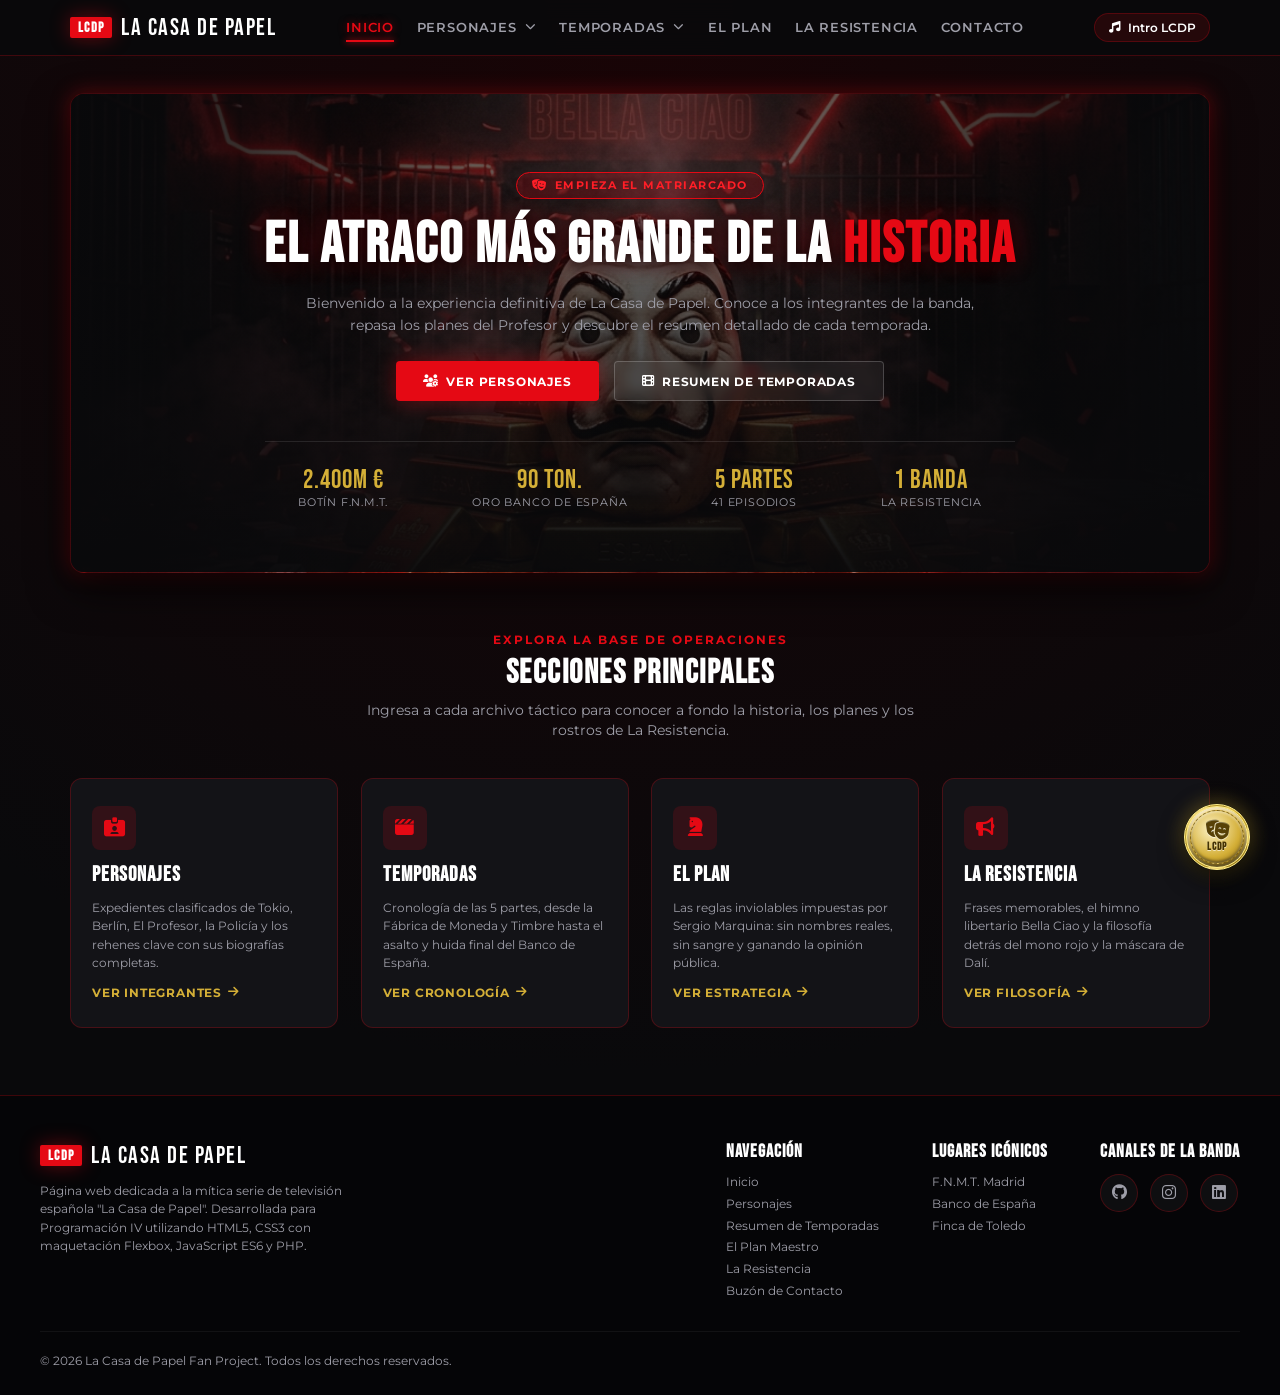
==== commit 15018f18: "feat: agregar solapa de contacto con buzon de la resistencia y 4 tipos de transmision" ====
--- a/index.html
+++ b/index.html
@@ -103,6 +103,10 @@
 
           <li class="nav-item">
             <a href="resistencia.html" class="nav-link">La Resistencia</a>
+          </li>
+
+          <li class="nav-item">
+            <a href="contacto.html" class="nav-link">Contacto</a>
           </li>
         </ul>
       </nav>
@@ -345,6 +349,7 @@
               <a href="temporadas.html">Resumen de Temporadas</a>
               <a href="plan.html">El Plan Maestro</a>
               <a href="resistencia.html">La Resistencia</a>
+              <a href="contacto.html">Buzón de Contacto</a>
             </div>
           </div>
 
--- a/styles.css
+++ b/styles.css
@@ -2495,8 +2495,414 @@
   color: var(--color-text-muted);
 }
 
+/* ==========================================================================
+   PÁGINA DE CONTACTO & TRANSMISIÓN CLANDESTINA (BUZÓN DE LA RESISTENCIA)
+   ========================================================================== */
+.contact-layout-grid {
+  display: grid;
+  grid-template-columns: 1.6fr 1fr;
+  gap: 2.5rem;
+  align-items: start;
+  max-width: 1200px;
+  margin: 0 auto;
+}
+
+.contact-form-panel {
+  background: #13161c;
+  border: 1px solid var(--color-border);
+  border-top: 3px solid var(--color-primary-red);
+  border-radius: 12px;
+  padding: 2.2rem 2rem;
+  box-shadow: 0 16px 40px rgba(0, 0, 0, 0.7);
+  position: relative;
+}
+
+.panel-header-badge {
+  display: inline-flex;
+  align-items: center;
+  gap: 0.65rem;
+  background: rgba(229, 9, 20, 0.1);
+  border: 1px solid rgba(229, 9, 20, 0.35);
+  border-radius: 4px;
+  padding: 0.35rem 0.8rem;
+  font-family: var(--font-typewriter);
+  font-size: 0.74rem;
+  font-weight: 700;
+  color: #ff858a;
+  letter-spacing: 1.2px;
+  margin-bottom: 1.8rem;
+}
+
+.live-dot {
+  width: 8px;
+  height: 8px;
+  border-radius: 50%;
+  background-color: var(--color-primary-red);
+  box-shadow: 0 0 8px var(--color-primary-red);
+  animation: pulseLiveDot 1.8s infinite ease-in-out;
+}
+
+@keyframes pulseLiveDot {
+  0%, 100% {
+    opacity: 1;
+    transform: scale(1);
+  }
+  50% {
+    opacity: 0.35;
+    transform: scale(0.8);
+  }
+}
+
+.contact-terminal-form {
+  display: flex;
+  flex-direction: column;
+  gap: 1.25rem;
+}
+
+.transmission-type-grid {
+  display: grid;
+  grid-template-columns: repeat(auto-fit, minmax(130px, 1fr));
+  gap: 0.75rem;
+  margin-top: 0.4rem;
+}
+
+.type-card-radio {
+  background: #161922;
+  border: 1px solid rgba(255, 255, 255, 0.08);
+  border-radius: 8px;
+  padding: 0.9rem 0.65rem;
+  cursor: pointer;
+  transition: all 0.25s ease;
+  display: flex;
+  align-items: center;
+  justify-content: center;
+  position: relative;
+  user-select: none;
+}
+
+.type-card-radio input[type="radio"] {
+  position: absolute;
+  opacity: 0;
+  pointer-events: none;
+}
+
+.type-card-content {
+  display: flex;
+  flex-direction: column;
+  align-items: center;
+  text-align: center;
+  gap: 0.35rem;
+}
+
+.type-card-content i {
+  font-size: 1.35rem;
+  color: var(--color-gold);
+  transition: transform 0.25s ease, color 0.25s ease;
+}
+
+.type-card-content strong {
+  font-family: var(--font-title);
+  font-size: 0.88rem;
+  color: #cbd5e1;
+  letter-spacing: 0.5px;
+  transition: color 0.25s ease;
+}
+
+.type-card-content small {
+  font-family: var(--font-typewriter);
+  font-size: 0.68rem;
+  color: var(--color-text-muted);
+  line-height: 1.25;
+  transition: color 0.25s ease;
+}
+
+.type-card-radio:hover {
+  background: #1c202b;
+  border-color: rgba(229, 9, 20, 0.45);
+  transform: translateY(-2px);
+  box-shadow: 0 4px 14px rgba(0, 0, 0, 0.5);
+}
+
+.type-card-radio:hover .type-card-content i {
+  transform: scale(1.1);
+  color: #fff;
+}
+
+.type-card-radio.active {
+  background: linear-gradient(135deg, rgba(229, 9, 20, 0.2) 0%, #1c202a 100%);
+  border-color: var(--color-primary-red);
+  box-shadow: 0 6px 18px rgba(229, 9, 20, 0.35), inset 0 1px 0 rgba(255, 255, 255, 0.15);
+}
+
+.type-card-radio.active .type-card-content i {
+  color: var(--color-primary-red);
+  filter: drop-shadow(0 0 6px rgba(229, 9, 20, 0.6));
+}
+
+.type-card-radio.active .type-card-content strong {
+  color: #fff;
+}
+
+.type-card-radio.active .type-card-content small {
+  color: var(--color-gold);
+}
+
+.form-row-2 {
+  display: grid;
+  grid-template-columns: 1fr 1fr;
+  gap: 1.2rem;
+}
+
+.required {
+  color: var(--color-primary-red);
+  font-weight: bold;
+}
+
+.contact-textarea {
+  min-height: 140px;
+  resize: vertical;
+  line-height: 1.6;
+}
+
+.field-hint {
+  font-size: 0.72rem;
+  color: var(--color-text-muted);
+  font-family: var(--font-typewriter);
+  margin-top: 0.25rem;
+}
+
+.text-gold {
+  color: var(--color-gold) !important;
+}
+
+.textarea-footer {
+  display: flex;
+  justify-content: space-between;
+  align-items: center;
+  flex-wrap: wrap;
+  gap: 0.5rem;
+  margin-top: 0.25rem;
+}
+
+.custom-checkbox-label {
+  display: flex;
+  align-items: flex-start;
+  gap: 0.7rem;
+  cursor: pointer;
+  font-family: var(--font-typewriter);
+  font-size: 0.78rem;
+  color: #cbd5e1;
+  line-height: 1.45;
+  user-select: none;
+}
+
+.custom-checkbox-label input[type="checkbox"] {
+  margin-top: 3px;
+  accent-color: var(--color-primary-red);
+  width: 16px;
+  height: 16px;
+  cursor: pointer;
+}
+
+.form-submit-btn {
+  width: 100%;
+  padding: 0.95rem 1.8rem;
+  font-size: 1rem;
+  font-family: var(--font-title);
+  letter-spacing: 1.2px;
+  display: flex;
+  align-items: center;
+  justify-content: center;
+  gap: 0.8rem;
+  margin-top: 0.5rem;
+  cursor: pointer;
+  transition: all 0.3s ease;
+}
+
+.form-submit-btn:hover {
+  transform: translateY(-2px);
+  box-shadow: var(--shadow-red), 0 8px 24px rgba(229, 9, 20, 0.4);
+}
+
+.form-submit-btn:disabled {
+  opacity: 0.65;
+  cursor: not-allowed;
+  transform: none;
+  box-shadow: none;
+}
+
+/* Barra lateral táctica */
+.contact-sidebar {
+  display: flex;
+  flex-direction: column;
+  gap: 1.4rem;
+}
+
+.comms-card {
+  background: #14171f;
+  border: 1px solid var(--color-border);
+  border-radius: 10px;
+  padding: 1.5rem;
+  box-shadow: 0 8px 25px rgba(0, 0, 0, 0.55);
+  position: relative;
+  overflow: hidden;
+  transition: transform 0.3s ease, border-color 0.3s ease;
+}
+
+.comms-card:hover {
+  border-color: rgba(212, 175, 55, 0.45);
+  transform: translateY(-3px);
+}
+
+.freq-card {
+  border-left: 4px solid var(--color-primary-red);
+  background: linear-gradient(135deg, rgba(229, 9, 20, 0.08) 0%, #14171f 100%);
+}
+
+.freq-header {
+  display: flex;
+  align-items: center;
+  gap: 1rem;
+  margin-bottom: 0.75rem;
+}
+
+.freq-icon {
+  font-size: 2rem;
+  color: var(--color-primary-red);
+  text-shadow: 0 0 12px rgba(229, 9, 20, 0.6);
+  animation: radarGlow 2.5s infinite alternate;
+}
+
+@keyframes radarGlow {
+  0% {
+    transform: scale(0.95);
+    opacity: 0.8;
+  }
+  100% {
+    transform: scale(1.05);
+    opacity: 1;
+    text-shadow: 0 0 18px rgba(229, 9, 20, 0.9);
+  }
+}
+
+.freq-title {
+  font-family: var(--font-title);
+  font-size: 1.15rem;
+  color: #fff;
+  letter-spacing: 0.8px;
+  margin-bottom: 0.2rem;
+}
+
+.freq-status {
+  font-family: var(--font-typewriter);
+  font-size: 0.72rem;
+  color: var(--color-gold);
+  display: flex;
+  align-items: center;
+  gap: 0.4rem;
+}
+
+.freq-desc {
+  font-size: 0.82rem;
+  color: var(--color-text-muted);
+  line-height: 1.55;
+}
+
+.card-mini-title {
+  font-family: var(--font-title);
+  font-size: 1.05rem;
+  color: #fff;
+  letter-spacing: 0.8px;
+  margin-bottom: 0.7rem;
+  display: flex;
+  align-items: center;
+  gap: 0.55rem;
+}
+
+.guide-text {
+  font-size: 0.82rem;
+  color: var(--color-text-muted);
+  line-height: 1.55;
+  margin-bottom: 0.75rem;
+}
+
+.guide-checklist {
+  list-style: none;
+  display: flex;
+  flex-direction: column;
+  gap: 0.55rem;
+  padding: 0;
+}
+
+.guide-checklist li {
+  font-size: 0.8rem;
+  color: #e2e8f0;
+  display: flex;
+  align-items: flex-start;
+  gap: 0.55rem;
+  line-height: 1.45;
+}
+
+.guide-checklist li i {
+  color: var(--color-primary-red);
+  margin-top: 3px;
+  font-size: 0.75rem;
+  flex-shrink: 0;
+}
+
+.guide-checklist strong {
+  color: var(--color-gold);
+}
+
+.direct-channels-list {
+  display: flex;
+  flex-direction: column;
+  gap: 0.75rem;
+}
+
+.channel-item {
+  display: flex;
+  align-items: center;
+  gap: 0.9rem;
+  padding: 0.65rem 0.9rem;
+  background: rgba(0, 0, 0, 0.35);
+  border-radius: 6px;
+  border-left: 3px solid var(--color-gold);
+  transition: background 0.2s ease;
+}
+
+.channel-item:hover {
+  background: rgba(0, 0, 0, 0.55);
+}
+
+.channel-item i {
+  font-size: 1.15rem;
+  color: var(--color-gold);
+  width: 22px;
+  text-align: center;
+  flex-shrink: 0;
+}
+
+.channel-item strong {
+  display: block;
+  font-size: 0.84rem;
+  color: #fff;
+  margin-bottom: 2px;
+}
+
+.channel-item span {
+  font-family: var(--font-typewriter);
+  font-size: 0.72rem;
+  color: var(--color-text-muted);
+}
+
 /* RESPONSIVE DESIGN */
 @media (max-width: 992px) {
+  .contact-layout-grid {
+    grid-template-columns: 1fr;
+    gap: 2rem;
+  }
+
   .nav-list {
     display: none;
   }
@@ -2561,6 +2967,20 @@
 @media (max-width: 600px) {
   main {
     padding: 5.5rem 1rem 2rem;
+  }
+
+  .contact-form-panel {
+    padding: 1.5rem 1.1rem;
+  }
+
+  .transmission-type-grid {
+    grid-template-columns: 1fr 1fr;
+    gap: 0.6rem;
+  }
+
+  .form-row-2 {
+    grid-template-columns: 1fr;
+    gap: 1rem;
   }
 
   .hero {
